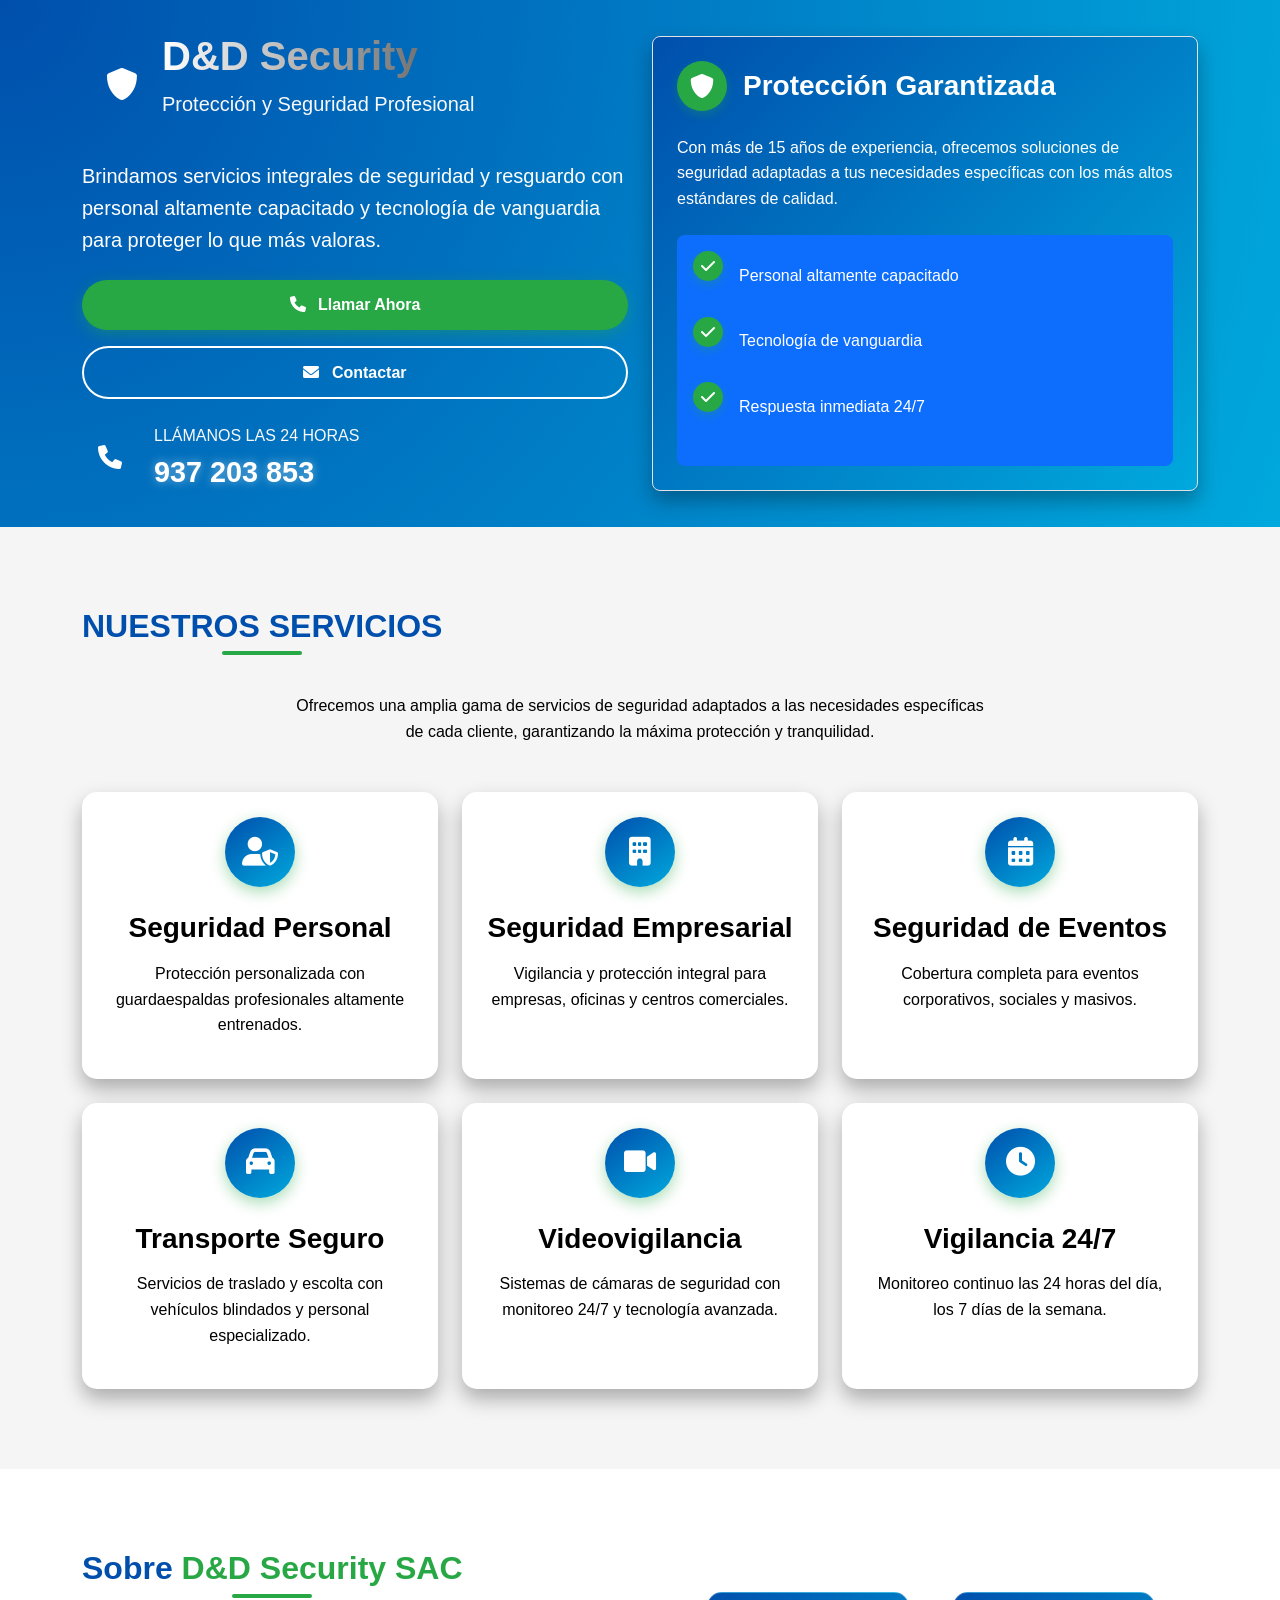
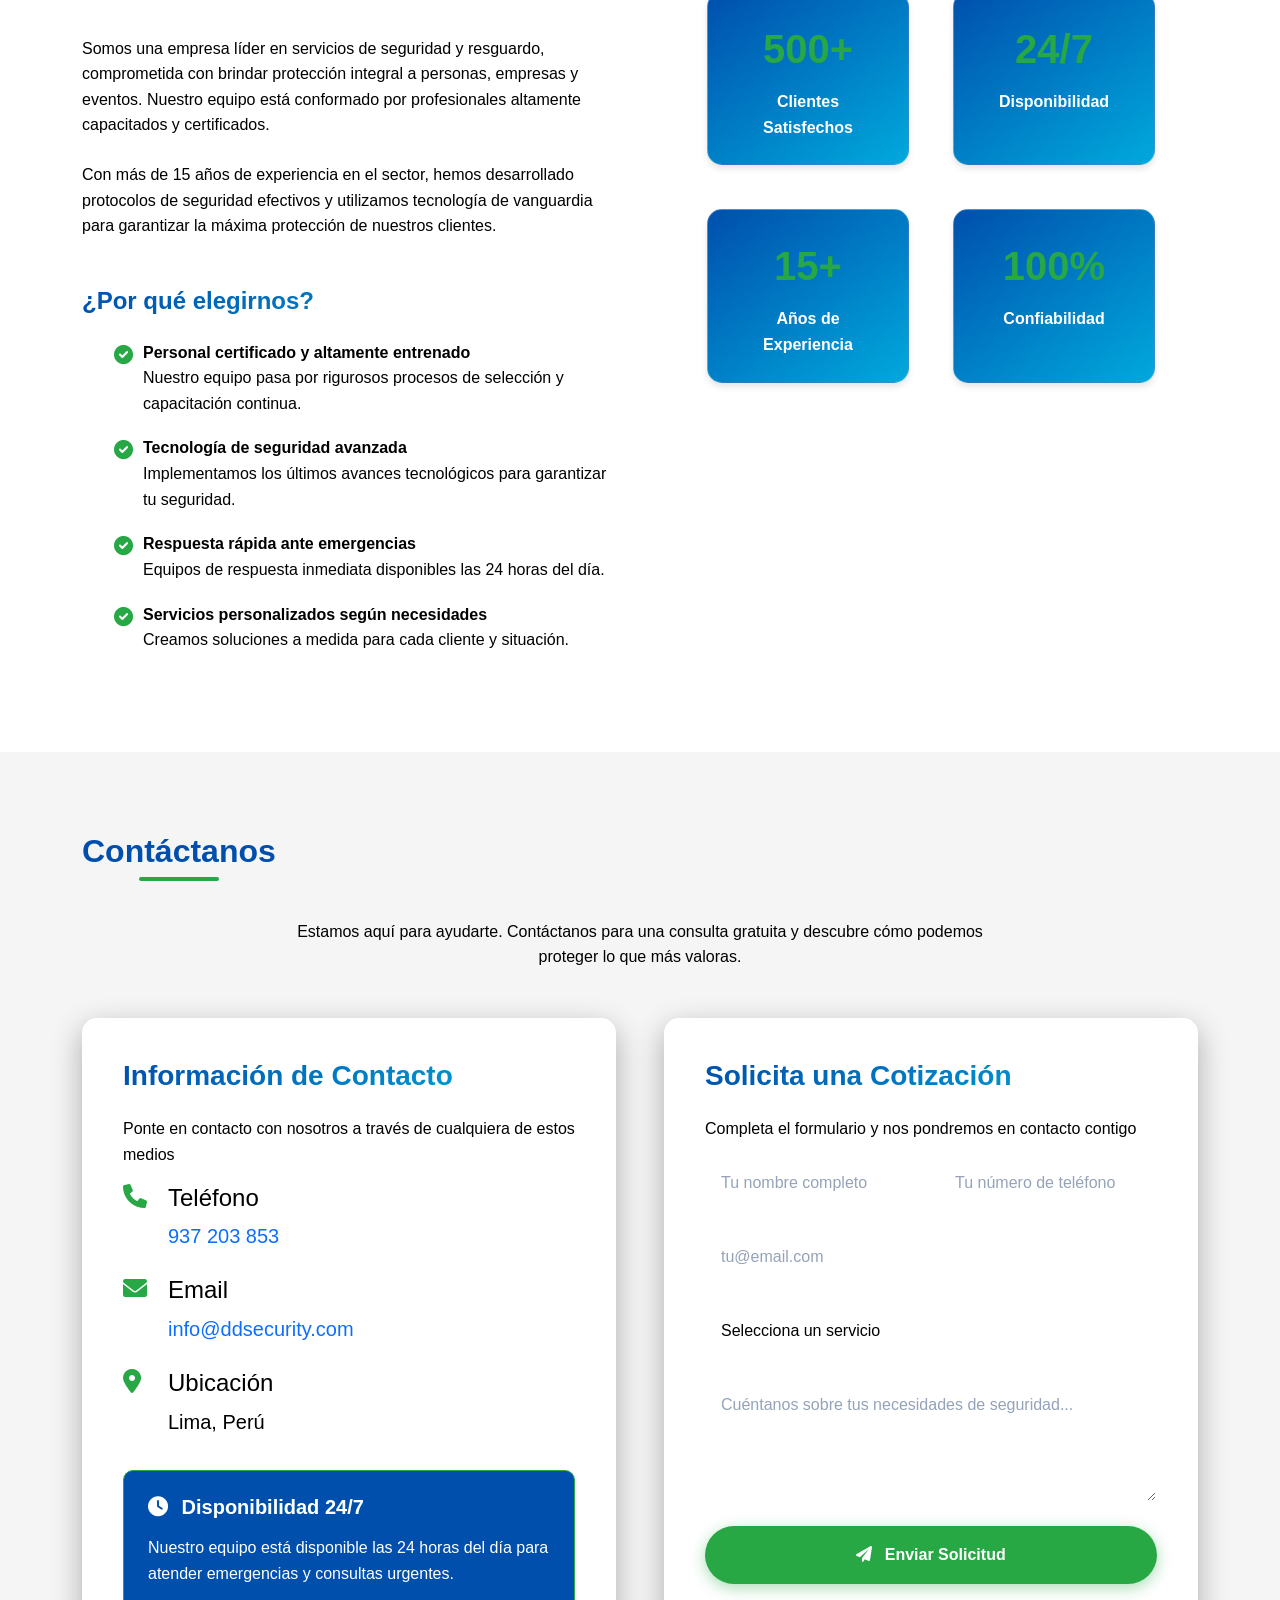
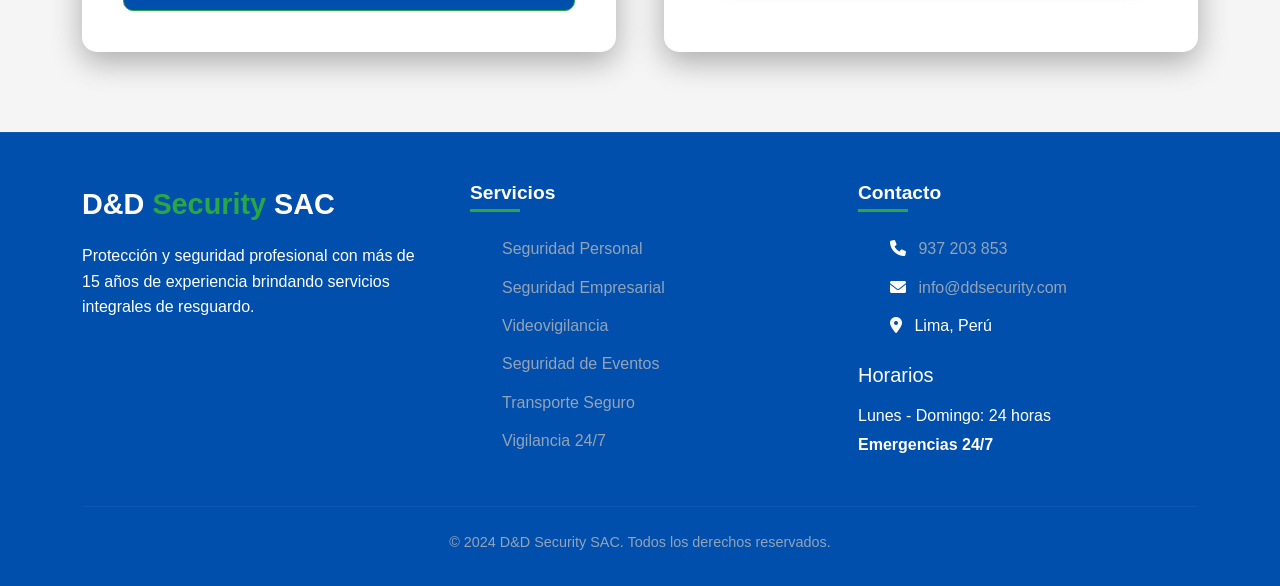
==== index.html @ 8f2b34fe "Primer commit de mi proyecto" ====
<!DOCTYPE html>
<html lang="es">
<head>
    <meta charset="UTF-8">
    <meta name="viewport" content="width=device-width, initial-scale=1.0">
    <title>D&D Security SAC | Protección Profesional</title>
    <link href="https://cdn.jsdelivr.net/npm/bootstrap@5.3.0-alpha1/dist/css/bootstrap.min.css" rel="stylesheet">
    <link href="https://cdn.jsdelivr.net/npm/aos@2.3.4/dist/aos.css" rel="stylesheet">
    <link href="https://cdnjs.cloudflare.com/ajax/libs/font-awesome/6.0.0-beta3/css/all.min.css" rel="stylesheet">
    <link rel="stylesheet" href="styles.css">
</head>
<body>
    <!-- Header/Hero -->
    <header>
        <div class="container">
            <div class="header-content">
                <div class="row align-items-center">
                    <div class="col-lg-6 mb-5 mb-lg-0">
                        <div class="logo-container d-flex align-items-center mb-4">
                            <div class="logo-placeholder bg-accent rounded-circle d-flex align-items-center justify-content-center" style="width: 80px; height: 80px;">
                                <i class="fas fa-shield-alt fa-2x text-white"></i>
                            </div>
                            <div>
                                <h1 class="company-name">D&D <span class="accent">Security</span></h1>
                                <p class="text-light lead">Protección y Seguridad Profesional</p>
                            </div>
                        </div>
                        
                        <p class="mb-4 fs-5">Brindamos servicios integrales de seguridad y resguardo con personal altamente capacitado y tecnología de vanguardia para proteger lo que más valoras.</p>
                        
                        <div class="d-flex flex-wrap gap-3 mb-4">
                            <button class="btn-call" onclick="window.location.href='tel:937203853'">
                                <i class="fas fa-phone me-2"></i> Llamar Ahora
                            </button>
                            <button class="btn-contact" onclick="window.location.href='#contact'">
                                <i class="fas fa-envelope me-2"></i> Contactar
                            </button>
                        </div>
                        
                        <div class="d-flex align-items-center mt-4">
                            <div class="bg-accent rounded-circle p-3 me-3 floating">
                                <i class="fas fa-phone text-white fs-4"></i>
                            </div>
                            <div>
                                <p class="text-light mb-0">LLÁMANOS LAS 24 HORAS</p>
                                <p class="phone-highlight mb-0">937 203 853</p>
                            </div>
                        </div>
                    </div>
                    
                    <div class="col-lg-6">
                        <div class="bg-dark p-4 rounded-3 border border-accent position-relative overflow-hidden" data-aos="fade-left">
                            <div class="position-absolute top-0 start-0 w-100 h-100" style="background: url('[data-uri]')"></div>
                            <div class="position-relative z-index-2">
                                <div class="d-flex align-items-center mb-4">
                                    <div class="bg-accent rounded-circle p-3 me-3">
                                        <i class="fas fa-shield-alt text-white fs-4"></i>
                                    </div>
                                    <h3 class="text-white mb-0">Protección Garantizada</h3>
                                </div>
                                
                                <p class="mb-4">Con más de 15 años de experiencia, ofrecemos soluciones de seguridad adaptadas a tus necesidades específicas con los más altos estándares de calidad.</p>
                                
                                <div class="bg-primary p-3 rounded-3">
                                    <div class="d-flex align-items-center mb-3">
                                        <div class="bg-accent rounded-circle d-flex align-items-center justify-content-center me-3" style="width: 30px; height: 30px;">
                                            <i class="fas fa-check text-white fs-6"></i>
                                        </div>
                                        <span>Personal altamente capacitado</span>
                                    </div>
                                    <div class="d-flex align-items-center mb-3">
                                        <div class="bg-accent rounded-circle d-flex align-items-center justify-content-center me-3" style="width: 30px; height: 30px;">
                                            <i class="fas fa-check text-white fs-6"></i>
                                        </div>
                                        <span>Tecnología de vanguardia</span>
                                    </div>
                                    <div class="d-flex align-items-center">
                                        <div class="bg-accent rounded-circle d-flex align-items-center justify-content-center me-3" style="width: 30px; height: 30px;">
                                            <i class="fas fa-check text-white fs-6"></i>
                                        </div>
                                        <span>Respuesta inmediata 24/7</span>
                                    </div>
                                </div>
                            </div>
                        </div>
                    </div>
                </div>
            </div>
        </div>
    </header>

    <!-- Servicios -->
    <section id="services">
        <div class="container">
            <h2 class="section-title text-center" data-aos="fade-up">NUESTROS SERVICIOS</h2>
            <p class="text-center mb-5 mx-auto" style="max-width: 700px; color: black;" data-aos="fade-up" data-aos-delay="100">
                Ofrecemos una amplia gama de servicios de seguridad adaptados a las necesidades específicas de cada cliente, garantizando la máxima protección y tranquilidad.
            </p>
            
            <div class="row g-4">
                <!-- Servicio 1 -->
                <div class="col-md-6 col-lg-4" data-aos="fade-up" data-aos-delay="150">
                    <div class="service-card p-4 h-100">
                        <div class="service-icon">
                            <i class="fas fa-user-shield"></i>
                        </div>
                        <h3 class="service-title text-center" style="color: black;">Seguridad Personal</h3>
                        <p class="text-center">Protección personalizada con guardaespaldas profesionales altamente entrenados.</p>
                    </div>
                </div>
                
                <!-- Servicio 2 -->
                <div class="col-md-6 col-lg-4" data-aos="fade-up" data-aos-delay="200">
                    <div class="service-card p-4 h-100">
                        <div class="service-icon">
                            <i class="fas fa-building"></i>
                        </div>
                        <h3 class="service-title text-center" style="color: black;">Seguridad Empresarial</h3>
                        <p class="text-center">Vigilancia y protección integral para empresas, oficinas y centros comerciales.</p>
                    </div>
                </div>
                
                <!-- Servicio 3 -->
                <div class="col-md-6 col-lg-4" data-aos="fade-up" data-aos-delay="250">
                    <div class="service-card p-4 h-100">
                        <div class="service-icon">
                            <i class="fas fa-calendar-alt"></i>
                        </div>
                        <h3 class="service-title text-center"style="color: black;">Seguridad de Eventos</h3>
                        <p class="text-center">Cobertura completa para eventos corporativos, sociales y masivos.</p>
                    </div>
                </div>
                
                <!-- Servicio 4 -->
                <div class="col-md-6 col-lg-4" data-aos="fade-up" data-aos-delay="300">
                    <div class="service-card p-4 h-100">
                        <div class="service-icon">
                            <i class="fas fa-car"></i>
                        </div>
                        <h3 class="service-title text-center"style="color: black;">Transporte Seguro</h3>
                        <p class="text-center">Servicios de traslado y escolta con vehículos blindados y personal especializado.</p>
                    </div>
                </div>
                
                <!-- Servicio 5 -->
                <div class="col-md-6 col-lg-4" data-aos="fade-up" data-aos-delay="350">
                    <div class="service-card p-4 h-100">
                        <div class="service-icon">
                            <i class="fas fa-video"></i>
                        </div>
                        <h3 class="service-title text-center"style="color: black;">Videovigilancia</h3>
                        <p class="text-center">Sistemas de cámaras de seguridad con monitoreo 24/7 y tecnología avanzada.</p>
                    </div>
                </div>
                
                <!-- Servicio 6 -->
                <div class="col-md-6 col-lg-4" data-aos="fade-up" data-aos-delay="400">
                    <div class="service-card p-4 h-100">
                        <div class="service-icon">
                            <i class="fas fa-clock"></i>
                        </div>
                        <h3 class="service-title text-center"style="color: black;">Vigilancia 24/7</h3>
                        <p class="text-center">Monitoreo continuo las 24 horas del día, los 7 días de la semana.</p>
                    </div>
                </div>
            </div>
        </div>
    </section>

    <!-- Sobre Nosotros -->
    <section id="about">
        <div class="container">
            <div class="row g-5">
                <div class="col-lg-6 about-content" data-aos="fade-right">
                    <h2 class="section-title">Sobre <span class="accent">D&D Security SAC</span></h2>
                    
                    <p class="mb-4">Somos una empresa líder en servicios de seguridad y resguardo, comprometida con brindar protección integral a personas, empresas y eventos. Nuestro equipo está conformado por profesionales altamente capacitados y certificados.</p>
                    
                    <p class="mb-5">Con más de 15 años de experiencia en el sector, hemos desarrollado protocolos de seguridad efectivos y utilizamos tecnología de vanguardia para garantizar la máxima protección de nuestros clientes.</p>
                    
                    <h3 class="h4 mb-4">¿Por qué elegirnos?</h3>
                    
                    <ul class="feature-list">
                        <li>
                            <i class="fas fa-check-circle"></i>
                            <div>
                                <strong>Personal certificado y altamente entrenado</strong>
                                <p class="mb-0">Nuestro equipo pasa por rigurosos procesos de selección y capacitación continua.</p>
                            </div>
                        </li>
                        <li>
                            <i class="fas fa-check-circle"></i>
                            <div>
                                <strong>Tecnología de seguridad avanzada</strong>
                                <p class="mb-0">Implementamos los últimos avances tecnológicos para garantizar tu seguridad.</p>
                            </div>
                        </li>
                        <li>
                            <i class="fas fa-check-circle"></i>
                            <div>
                                <strong>Respuesta rápida ante emergencias</strong>
                                <p class="mb-0">Equipos de respuesta inmediata disponibles las 24 horas del día.</p>
                            </div>
                        </li>
                        <li>
                            <i class="fas fa-check-circle"></i>
                            <div>
                                <strong>Servicios personalizados según necesidades</strong>
                                <p class="mb-0">Creamos soluciones a medida para cada cliente y situación.</p>
                            </div>
                        </li>
                    </ul>
                </div>
                
                <div class="col-lg-6" data-aos="fade-left">
                    <div class="stats-container h-100">
                        <div class="row g-4">
                            <div class="col-md-6">
                                <div class="stat-item">
                                    <div class="stat-number">500+</div>
                                    <div class="fw-bold">Clientes Satisfechos</div>
                                </div>
                            </div>
                            <div class="col-md-6">
                                <div class="stat-item">
                                    <div class="stat-number">24/7</div>
                                    <div class="fw-bold">Disponibilidad</div>
                                </div>
                            </div>
                            <div class="col-md-6">
                                <div class="stat-item">
                                    <div class="stat-number">15+</div>
                                    <div class="fw-bold">Años de Experiencia</div>
                                </div>
                            </div>
                            <div class="col-md-6">
                                <div class="stat-item">
                                    <div class="stat-number">100%</div>
                                    <div class="fw-bold">Confiabilidad</div>
                                </div>
                            </div>
                        </div>
                    </div>
                </div>
            </div>
        </div>
    </section>

    <!-- Contacto -->
    <section id="contact">
        <div class="container">
            <h2 class="section-title text-center" data-aos="fade-up">Contáctanos</h2>
            <p class="text-center mb-5 mx-auto" style="max-width: 700px;" data-aos="fade-up" data-aos-delay="100">
                Estamos aquí para ayudarte. Contáctanos para una consulta gratuita y descubre cómo podemos proteger lo que más valoras.
            </p>
            
            <div class="row g-5">
                <div class="col-lg-6" data-aos="fade-right">
                    <div class="contact-card">
                        <h3 class="mb-4">Información de Contacto</h3>
                        <p>Ponte en contacto con nosotros a través de cualquiera de estos medios</p>
                        
                        <div class="contact-info">
                            <div class="contact-item">
                                <i class="fas fa-phone"></i>
                                <div>
                                    <h4>Teléfono</h4>
                                    <a href="tel:937203853" class="fs-5 text-decoration-none">937 203 853</a>
                                </div>
                            </div>
                            
                            <div class="contact-item">
                                <i class="fas fa-envelope"></i>
                                <div>
                                    <h4 >Email</h4>
                                    <a href="mailto:info@ddsecurity.com" class="fs-5 text-decoration-none">info@ddsecurity.com</a>
                                </div>
                            </div>
                            
                            <div class="contact-item">
                                <i class="fas fa-map-marker-alt"></i>
                                <div>
                                    <h4>Ubicación</h4>
                                    <p class="fs-5 mb-0">Lima, Perú</p>
                                </div>
                            </div>
                        </div>
                        
                        <div class="availability-badge">
                            <h4 class="text-white mb-3"><i class="fas fa-clock me-2"></i> Disponibilidad 24/7</h4>
                            <p class="mb-0">Nuestro equipo está disponible las 24 horas del día para atender emergencias y consultas urgentes.</p>
                        </div>
                    </div>
                </div>
                
                <div class="col-lg-6" data-aos="fade-left">
                    <div class="contact-card">
                        <h3 class="mb-4">Solicita una Cotización</h3>
                        <p>Completa el formulario y nos pondremos en contacto contigo</p>
                        
                        <form id="contact-form">
                            <div class="row g-3">
                                <div class="col-md-6">
                                    <input type="text" class="form-control" placeholder="Tu nombre completo" required>
                                </div>
                                <div class="col-md-6">
                                    <input type="tel" class="form-control" placeholder="Tu número de teléfono" required>
                                </div>
                            </div>
                            
                            <input type="email" class="form-control" placeholder="tu@email.com" required>
                            
                            <select class="form-control" required>
                                <option value="" disabled selected>Selecciona un servicio</option>
                                <option>Seguridad Personal</option>
                                <option>Seguridad Empresarial</option>
                                <option>Seguridad de Eventos</option>
                                <option>Transporte Seguro</option>
                                <option>Videovigilancia</option>
                                <option>Vigilancia 24/7</option>
                            </select>
                            
                            <textarea class="form-control" rows="4" placeholder="Cuéntanos sobre tus necesidades de seguridad..." required></textarea>
                            
                            <button type="submit" class="btn-call w-100 py-3">
                                <i class="fas fa-paper-plane me-2"></i> Enviar Solicitud
                            </button>
                        </form>
                    </div>
                </div>
            </div>
        </div>
    </section>

    <!-- Footer -->
    <footer>
        <div class="container">
            <div class="row g-5">
                <div class="col-lg-4">
                    <div class="footer-logo">D&D <span class="accent">Security</span> SAC</div>
                    <p>Protección y seguridad profesional con más de 15 años de experiencia brindando servicios integrales de resguardo.</p>
                </div>
                
                <div class="col-lg-4">
                    <h4 class="footer-title">Servicios</h4>
                    <ul class="footer-links">
                        <li><a href="#services">Seguridad Personal</a></li>
                        <li><a href="#services">Seguridad Empresarial</a></li>
                        <li><a href="#services">Videovigilancia</a></li>
                        <li><a href="#services">Seguridad de Eventos</a></li>
                        <li><a href="#services">Transporte Seguro</a></li>
                        <li><a href="#services">Vigilancia 24/7</a></li>
                    </ul>
                </div>
                
                <div class="col-lg-4">
                    <h4 class="footer-title">Contacto</h4>
                    <ul class="footer-links">
                        <li>
                            <i class="fas fa-phone text-accent me-2"></i>
                            <a href="tel:937203853">937 203 853</a>
                        </li>
                        <li>
                            <i class="fas fa-envelope text-accent me-2"></i>
                            <a href="mailto:info@ddsecurity.com">info@ddsecurity.com</a>
                        </li>
                        <li>
                            <i class="fas fa-map-marker-alt text-accent me-2"></i>
                            Lima, Perú
                        </li>
                    </ul>
                    
                    <h5 class="mt-4 mb-3 text-white">Horarios</h5>
                    <p class="mb-1">Lunes - Domingo: 24 horas</p>
                    <p class="text-accent fw-bold">Emergencias 24/7</p>
                </div>
            </div>
            
            <div class="copyright">
                © 2024 D&D Security SAC. Todos los derechos reservados.
            </div>
        </div>
    </footer>

    <!-- Botón flotante para llamadas -->
    <a href="tel:937203853" class="position-fixed bottom-4 end-4 bg-accent text-white rounded-circle d-flex align-items-center justify-content-center shadow-lg" style="width: 60px; height: 60px; z-index: 1000;" data-aos="fade-up">
        <i class="fas fa-phone fs-4"></i>
    </a>

    <!-- Scripts -->
    <script src="https://cdn.jsdelivr.net/npm/bootstrap@5.3.0-alpha1/dist/js/bootstrap.bundle.min.js"></script>
    <script src="https://cdn.jsdelivr.net/npm/aos@2.3.4/dist/aos.js"></script>
    <script>
        AOS.init({
            duration: 800,
            once: true,
            easing: 'ease-out-quad'
        });
        document.getElementById('contact-form').addEventListener('submit', function(e) {
            e.preventDefault();
            alert('¡Gracias por tu mensaje! Nos pondremos en contacto contigo pronto.');
            this.reset();
        });
    </script>
</body>
</html>
---- styles.css ----
:root {
            --primary: #004FAC;
            /* Azul Primario */
            --secondary: #00A9DD;
            /* Cian */
            --accent: #28A745;
            /* Verde */
            --light: #FFFFFF;
            /* Blanco */
            --gray-light: #555555;
            /* Gris Claro */
            --highlight: #008BBF;
            /* Amarillo Claro */
        }

        * {
            margin: 0;
            padding: 0;
            box-sizing: border-box;
        }

        body {
            font-family: 'Segoe UI', Tahoma, Geneva, Verdana, sans-serif;
            background-color: var(--primary);
            color: var(--light);
            overflow-x: hidden;
            line-height: 1.6;
        }

        .bg-gradient {
            background: linear-gradient(135deg, var(--primary) 0%, var(--secondary) 100%);
        }

        /* Header */
        header {
            background: radial-gradient(circle at top left, var(--primary) 0%, var(--secondary) 100%),
                url('[data-uri]');
            padding: 2rem 0;
            position: relative;
            overflow: hidden;
        }

        .header-content {
            position: relative;
            z-index: 2;
        }

        .logo {
            width: 80px;
            height: auto;
            margin-right: 15px;
        }

        .company-name {
            font-size: 2.5rem;
            font-weight: 800;
            background: linear-gradient(to right, var(--light), var(--gray-light));
            -webkit-background-clip: text;
            -webkit-text-fill-color: transparent;
        }

        .accent {
            color: var(--accent);
        }

        .btn-call {
            background-color: var(--accent);
            color: var(--light);
            font-weight: 600;
            padding: 12px 25px;
            border-radius: 30px;
            transition: all 0.3s ease;
            border: none;
            box-shadow: 0 4px 15px rgba(40, 167, 69, 0.4);
        }

        .btn-call:hover {
            transform: translateY(-3px);
            box-shadow: 0 6px 20px rgba(40, 167, 69, 0.6);
        }

        .btn-contact {
            background-color: transparent;
            color: var(--light);
            font-weight: 600;
            padding: 12px 25px;
            border-radius: 30px;
            border: 2px solid var(--light);
            transition: all 0.3s ease;
        }

        .btn-contact:hover {
            background-color: var(--light);
            color: var(--primary);
        }

        .phone-highlight {
            font-size: 1.8rem;
            font-weight: 700;
            color: var(--light);
            text-shadow: 0 0 10px rgba(255, 255, 255, 0.5);
            animation: pulse 2s infinite;
        }


        /*fondo negro */
        /* Sección bg-dark */
        /* Fondo de la sección .bg-dark */
        .bg-dark {
            background: linear-gradient(135deg, var(--primary) 0%, var(--secondary) 100%);
            /* Gradiente con colores primarios */
            color: var(--light);
            /* Color del texto en blanco para asegurar buena legibilidad */
            position: relative;
            border-radius: 15px;
            box-shadow: 0 10px 20px rgba(0, 0, 0, 0.3);
            overflow: hidden;
        }

        /* Imagen de fondo suave con la opacidad ajustada */
        .bg-dark .position-absolute {
            background: url('[data-uri]') no-repeat center center/cover;
            opacity: 0.1;
            /* Baja la opacidad para que no compita con el contenido */
        }

        /* Para los elementos dentro de la sección, como los íconos y textos */
        .bg-dark .position-relative {
            position: relative;
            z-index: 2;
            /* Asegura que los textos estén por encima del fondo */
        }

        /* Botones y círculos de acento */
        .bg-dark .bg-accent {
            background-color: var(--accent);
            width: 50px;
            height: 50px;
            display: flex;
            align-items: center;
            justify-content: center;
            border-radius: 50%;
            box-shadow: 0 4px 10px rgba(40, 167, 69, 0.3);
        }

        .bg-dark .bg-accent i {
            color: var(--light);
            font-size: 1.5rem;
        }


        .bg-dark h3 {
            font-size: 1.75rem;
            font-weight: 700;
            margin-bottom: 1rem;
            color: var(--light);
        }

        .bg-dark p {
            font-size: 1rem;
            color: var(--light);
            line-height: 1.6;
            margin-bottom: 1.5rem;
        }


        .bg-dark .bg-primary {
            background-color: var(--primary);
            border-radius: 10px;
            padding: 1.5rem;
            margin-top: 1rem;
        }


        .bg-dark .bg-primary .d-flex {
            margin-bottom: 1.2rem;
        }

        .bg-dark .bg-primary .d-flex .bg-accent {
            width: 30px;
            height: 30px;
            display: flex;
            justify-content: center;
            align-items: center;
        }

        .bg-dark .bg-primary .d-flex span {
            color: var(--light);
            font-size: 1rem;
        }


        .bg-dark .service-card:hover {
            transform: translateY(-10px);
            box-shadow: 0 15px 30px rgba(0, 0, 0, 0.4);
            border-color: var(--accent);
        }

        .bg-dark .service-card {
            transition: all 0.4s ease;
        }


        .bg-dark .position-absolute {
            background: url('data:image/svg+xml;base64,...') no-repeat center center/cover;
        }


        @keyframes pulse {
            0% {
                text-shadow: 0 0 5px rgba(255, 255, 255, 0.5);
            }

            50% {
                text-shadow: 0 0 15px rgba(255, 255, 255, 0.8);
            }

            100% {
                text-shadow: 0 0 5px rgba(255, 255, 255, 0.5);
            }
        }

        /* Servicios */
        #services {
            padding: 5rem 0;
            background-color: whitesmoke;
        }

        .section-title {
            position: relative;
            display: inline-block;
            margin-bottom: 3rem;
            font-weight: 700;
            color: var(--primary)
        }

        .section-title::after {
            content: '';
            position: absolute;
            bottom: -10px;
            left: 50%;
            transform: translateX(-50%);
            width: 80px;
            height: 4px;
            background-color: var(--accent);
            border-radius: 2px;
        }

        .service-card {
            background: white;
            color: black;
            border-radius: 15px;
            overflow: hidden;
            transition: all 0.4s ease;
            height: 100%;
            box-shadow: 0 10px 20px rgba(0, 0, 0, 0.3);
            border: 1px solid rgba(255, 255, 255, 0.05);
        }

        .service-card:hover {
            transform: translateY(-10px);
            box-shadow: 0 15px 30px rgba(0, 0, 0, 0.4);
            border-color: rgba(40, 167, 69, 0.3);
        }

        .service-icon {
            width: 70px;
            height: 70px;
            background: linear-gradient(145deg, var(--primary), var(--secondary));
            border-radius: 50%;
            display: flex;
            align-items: center;
            justify-content: center;
            margin: 0 auto 1.5rem;
            font-size: 1.8rem;
            color: var(--light);
            box-shadow: 0 5px 15px rgba(40, 167, 69, 0.4);
        }

        .service-title {
            font-weight: 700;
            margin-bottom: 1rem;
            color: var(--light);
        }

        /* Sobre nosotros */
        #about {
            padding: 5rem 0;
            background-color: white;
            position: relative;
            color: black;
        }

        h3.h4.mb-4 {
            background: linear-gradient(145deg, var(--primary), var(--secondary));
            -webkit-background-clip: text;
            color: transparent;
            font-weight: 800;

        }

        .about-content {
            position: relative;
            z-index: 2;
        }

        .feature-list {
            list-style: none;
        }

        .feature-list li {
            margin-bottom: 1.2rem;
            display: flex;
            align-items: flex-start;
        }

        .feature-list li i {
            color: var(--accent);
            margin-right: 10px;
            font-size: 1.2rem;
            margin-top: 5px;
        }

        .stats-container {
            background: white;
            border-radius: 15px;
            padding: 2rem;
            border: 1px solid rgba(255, 255, 255, 0.1);
            backdrop-filter: blur(10px);
        }

        .stat-item {
            text-align: center;
            padding: 1.5rem;
            color: white;
            background: linear-gradient(145deg, var(--primary), var(--secondary));
            border-radius: 15px;
            box-shadow: 0 4px 6px rgba(0, 0, 0, 0.1);
            transition: all 0.3s ease;
            border: 1px solid rgba(255, 255, 255, 0.2);
        }

        .stat-item:hover {
            transform: scale(1.05);
        }

        .stat-number {
            font-size: 2.5rem;
            font-weight: 800;
            color: var(--accent);
            margin-bottom: 0.5rem;
        }

        .row.g-4 .col-md-6 {
            display: flex;
            justify-content: center;
        }

        .stat-item {
            flex: 1;
            margin: 10px;
        }

        @media (max-width: 768px) {
            .row.g-4 {
                display: flex;
                flex-direction: column;
                align-items: center;
            }
        }


        /* Contacto */
        #contact {
            padding: 5rem 0;
            background-color: whitesmoke;
            color: black;
        }

        h3.mb-4 {
            background: linear-gradient(145deg, var(--primary), var(--secondary));
            -webkit-background-clip: text;
            color: transparent;
            font-weight: 800;
        }

        .contact-card {
            background: white;
            border-radius: 15px;
            padding: 2.5rem;
            box-shadow: 0 10px 30px rgba(0, 0, 0, 0.3);
            height: 100%;
            border: 1px solid rgba(255, 255, 255, 0.05);
        }

        .contact-info {
            margin-bottom: 2rem;
        }

        .contact-item {
            margin-bottom: 1.5rem;
            display: flex;
            align-items: flex-start;
        }

        .contact-item i {
            color: var(--accent);
            font-size: 1.5rem;
            margin-right: 15px;
            min-width: 30px;
        }

        .availability-badge {
            background-color: var(--primary);
            border: 1px solid var(--accent);
            border-radius: 10px;
            padding: 1.5rem;
            margin-top: 2rem;
        }

        .availability-badge h4 {
            background: linear-gradient(145deg, var(--primary), var(--secondary));
            -webkit-background-clip: text;
            color: transparent;
            font-size: 1.25rem;
            font-weight: 700;
            margin-bottom: 1rem;
        }

        .availability-badge p {
            color: white;
        }

        .form-control {
            background-color: white;
            border: 1px solid rgba(255, 255, 255, 0.1);
            color: black;
            padding: 12px 15px;
            border-radius: 10px;
            margin-bottom: 1.5rem;
            transition: all 0.3s ease;
        }

        .form-control:focus {
            border-color: var(--accent);
            box-shadow: 0 0 0 3px rgba(40, 167, 69, 0.25);
            background-color: white;
        }

        .form-control::placeholder {
            color: #94a3b8;
        }

        button {
            background-color: var(--accent);
            color: var(--light);
            padding: 12px 20px;
            font-size: 1rem;
            border: none;
            cursor: pointer;
            border-radius: 5px;
            width: 100%;
        }

        button:hover {
            background-color: var(--highlight);
        }

        /* Footer */
        footer {
            background-color: var(--primary);
            padding: 3rem 0 2rem;
            border-top: 1px solid rgba(255, 255, 255, 0.05);
        }

        .footer-logo {
            font-size: 1.8rem;
            font-weight: 700;
            margin-bottom: 1rem;
        }

        .footer-logo span {
            color: var(--accent);
        }

        .footer-title {
            font-size: 1.2rem;
            font-weight: 600;
            margin-bottom: 1.5rem;
            color: var(--light);
            position: relative;
            padding-bottom: 0.5rem;
        }

        .footer-title::after {
            content: '';
            position: absolute;
            bottom: 0;
            left: 0;
            width: 50px;
            height: 3px;
            background-color: var(--accent);
        }

        .footer-links {
            list-style: none;
        }

        .footer-links li {
            margin-bottom: 0.8rem;
        }

        .footer-links a {
            color: #94a3b8;
            text-decoration: none;
            transition: all 0.3s ease;
        }

        .footer-links a:hover {
            color: var(--accent);
            padding-left: 5px;
        }

        .copyright {
            border-top: 1px solid rgba(255, 255, 255, 0.05);
            padding-top: 1.5rem;
            margin-top: 2rem;
            text-align: center;
            color: #94a3b8;
            font-size: 0.9rem;
        }

        /* Animaciones */
        [data-aos] {
            transition: opacity 0.6s ease, transform 0.6s ease;
        }

        .floating {
            animation: floating 3s ease-in-out infinite;
        }

        @keyframes floating {
            0% {
                transform: translateY(0px);
            }

            50% {
                transform: translateY(-10px);
            }

            100% {
                transform: translateY(0px);
            }
        }

        /* Responsive */
        @media (max-width: 768px) {
            .header-content {
                text-align: center;
            }

            .logo-container {
                justify-content: center;
                margin-bottom: 1.5rem;
            }

            .company-name {
                font-size: 2rem;
            }

            .phone-highlight {
                font-size: 1.5rem;
            }

            .section-title {
                font-size: 1.8rem;
            }
        }
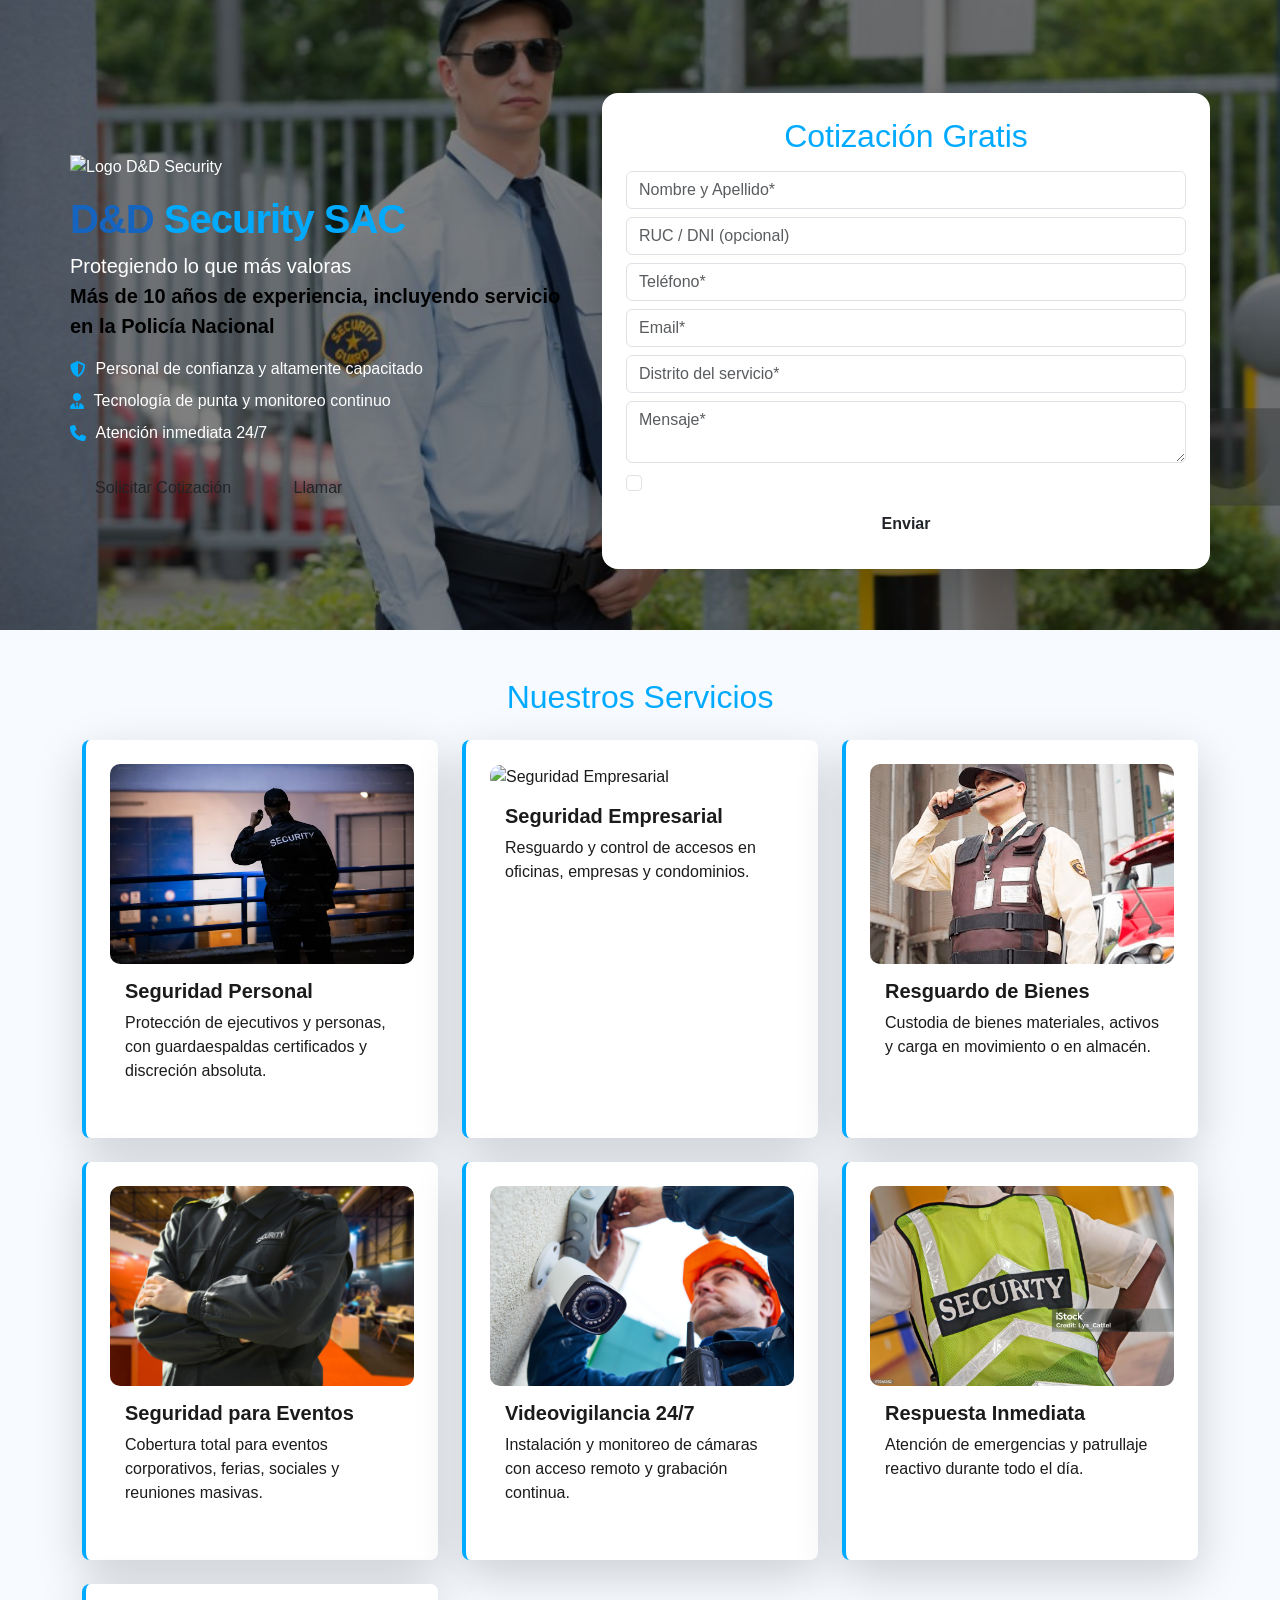
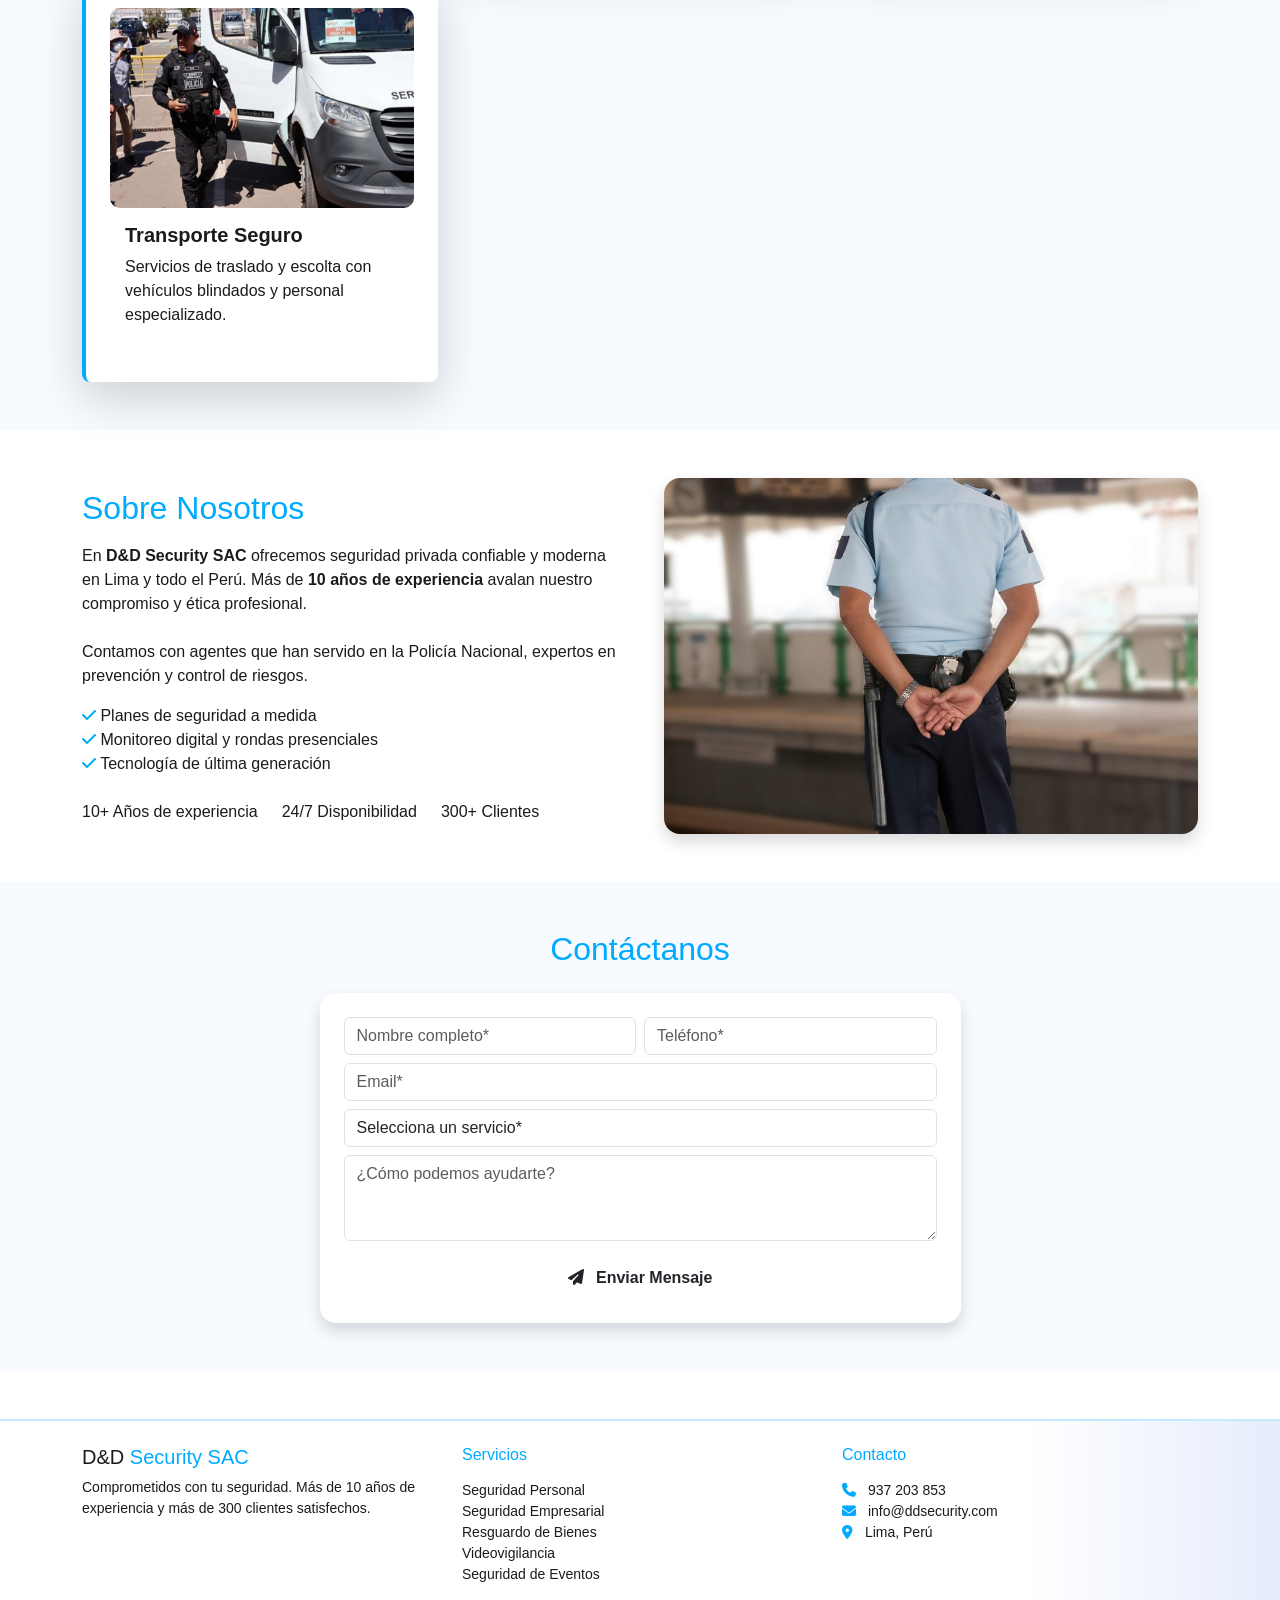
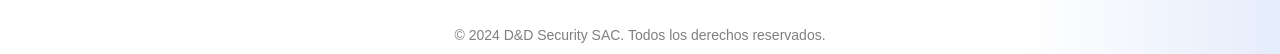
==== commit 1ce0356d: "cambios" ====
--- a/index.html
+++ b/index.html
@@ -5,325 +5,194 @@
     <meta name="viewport" content="width=device-width, initial-scale=1.0">
     <title>D&D Security SAC | Protección Profesional</title>
     <link href="https://cdn.jsdelivr.net/npm/bootstrap@5.3.0-alpha1/dist/css/bootstrap.min.css" rel="stylesheet">
+    <link rel="stylesheet" href="styles.css">
+    <link rel="stylesheet" href="https://cdnjs.cloudflare.com/ajax/libs/font-awesome/6.4.0/css/all.min.css"/>
     <link href="https://cdn.jsdelivr.net/npm/aos@2.3.4/dist/aos.css" rel="stylesheet">
-    <link href="https://cdnjs.cloudflare.com/ajax/libs/font-awesome/6.0.0-beta3/css/all.min.css" rel="stylesheet">
-    <link rel="stylesheet" href="styles.css">
 </head>
 <body>
     <!-- Header/Hero -->
-    <header>
+    <header class="hero-section" style="background-image: url('img/istockphoto-842004510-1024x1024.jpg');">
+        <div class="hero-overlay"></div>
+        <div class="container hero-content d-flex flex-column flex-lg-row align-items-center justify-content-between">
+            <div class="text-start z-2 hero-left">
+                <img src="logo.png" alt="Logo D&D Security" class="mb-3" style="height:60px;">
+                <h1 class="fw-bold mb-2 title-highlight">D&D <span class="accent">Security SAC</span></h1>
+                <p class="lead mb-3">Protegiendo lo que más valoras<br>
+                <span class="fw-bold text-black">Más de 10 años de experiencia, incluyendo servicio en la Policía Nacional</span>
+                </p>
+                <ul class="list-unstyled hero-benefits">
+                    <li><i class="fa-solid fa-shield-halved accent"></i> Personal de confianza y altamente capacitado</li>
+                    <li><i class="fa-solid fa-user-tie accent"></i> Tecnología de punta y monitoreo continuo</li>
+                    <li><i class="fa-solid fa-phone accent"></i> Atención inmediata 24/7</li>
+                </ul>
+                <div class="mt-4">
+                    <a href="#contact" class="btn btn-accent me-2 px-4">Solicitar Cotización</a>
+                    <a href="tel:937203853" class="btn btn-outline-accent px-4">Llamar</a>
+                </div>
+            </div>
+            <div class="hero-form z-2">
+                <div class="form-box shadow-lg p-4 rounded-4 bg-white">
+                    <h2 class="mb-3 text-center accent">Cotización Gratis</h2>
+                    <form id="contact-form">
+                        <input type="text" class="form-control mb-2" placeholder="Nombre y Apellido*" required>
+                        <input type="text" class="form-control mb-2" placeholder="RUC / DNI (opcional)">
+                        <input type="tel" class="form-control mb-2" placeholder="Teléfono*" required>
+                        <input type="email" class="form-control mb-2" placeholder="Email*" required>
+                        <input type="text" class="form-control mb-2" placeholder="Distrito del servicio*" required>
+                        <textarea class="form-control mb-2" rows="2" placeholder="Mensaje*"></textarea>
+                        <div class="form-check mb-2">
+                            <input type="checkbox" class="form-check-input" id="not-robot" required>
+                            <label class="form-check-label small" for="not-robot">No soy un robot</label>
+                        </div>
+                        <button type="submit" class="btn btn-accent w-100 py-2 fw-bold">Enviar</button>
+                    </form>
+                </div>
+            </div>
+        </div>
+    </header>
+
+   <!-- Servicios -->
+<section id="services" class="section-bg py-5">
+    <div class="container">
+        <h2 class="section-title text-center accent mb-4" data-aos="fade-up">Nuestros Servicios</h2>
+        <div class="row g-4">
+            <!-- Servicio 1: Seguridad Personal -->
+            <div class="col-md-4">
+                <div class="service-card p-4 bg-white shadow-lg rounded-3 h-100" data-aos="fade-up">
+                    <img src="img/bodyguard.avif" alt="Seguridad Personal" class="service-img">
+                    <div class="service-info">
+                        <h5 class="fw-bold mb-2">Seguridad Personal</h5>
+                        <p>Protección de ejecutivos y personas, con guardaespaldas certificados y discreción absoluta.</p>
+                    </div>
+                </div>
+            </div>
+
+            <!-- Servicio 2: Seguridad Empresarial -->
+            <div class="col-md-4">
+                <div class="service-card p-4 bg-white shadow-lg rounded-3 h-100" data-aos="fade-up" data-aos-delay="100">
+                    <img src="img/" alt="Seguridad Empresarial" class="service-img">
+                    <div class="service-info">
+                        <h5 class="fw-bold mb-2">Seguridad Empresarial</h5>
+                        <p>Resguardo y control de accesos en oficinas, empresas y condominios.</p>
+                    </div>
+                </div>
+            </div>
+
+            <!-- Servicio 3: Resguardo de Bienes -->
+            <div class="col-md-4">
+                <div class="service-card p-4 bg-white shadow-lg rounded-3 h-100" data-aos="fade-up" data-aos-delay="200">
+                    <img src="img/resguardodebienes.jpg" alt="Resguardo de Bienes" class="service-img">
+                    <div class="service-info">
+                        <h5 class="fw-bold mb-2">Resguardo de Bienes</h5>
+                        <p>Custodia de bienes materiales, activos y carga en movimiento o en almacén.</p>
+                    </div>
+                </div>
+            </div>
+
+            <!-- Servicio 4: Seguridad para Eventos -->
+            <div class="col-md-4">
+                <div class="service-card p-4 bg-white shadow-lg rounded-3 h-100" data-aos="fade-up" data-aos-delay="300">
+                    <img src="img/seeguridadeventos.jpg" alt="Seguridad para Eventos" class="service-img">
+                    <div class="service-info">
+                        <h5 class="fw-bold mb-2">Seguridad para Eventos</h5>
+                        <p>Cobertura total para eventos corporativos, ferias, sociales y reuniones masivas.</p>
+                    </div>
+                </div>
+            </div>
+
+            <!-- Servicio 5: Videovigilancia 24/7 -->
+            <div class="col-md-4">
+                <div class="service-card p-4 bg-white shadow-lg rounded-3 h-100" data-aos="fade-up" data-aos-delay="400">
+                    <img src="img/videovigilancia.jpg" alt="Videovigilancia 24/7" class="service-img">
+                    <div class="service-info">
+                        <h5 class="fw-bold mb-2">Videovigilancia 24/7</h5>
+                        <p>Instalación y monitoreo de cámaras con acceso remoto y grabación continua.</p>
+                    </div>
+                </div>
+            </div>
+
+            <!-- Servicio 6: Respuesta Inmediata -->
+            <div class="col-md-4">
+                <div class="service-card p-4 bg-white shadow-lg rounded-3 h-100" data-aos="fade-up" data-aos-delay="500">
+                    <img src="img/respuesta.jpg" alt="Respuesta Inmediata" class="service-img">
+                    <div class="service-info">
+                        <h5 class="fw-bold mb-2">Respuesta Inmediata</h5>
+                        <p>Atención de emergencias y patrullaje reactivo durante todo el día.</p>
+                    </div>
+                </div>
+            </div>
+
+            <!-- Servicio 7: Transporte Seguro (opcional, según tu solicitud) -->
+            <div class="col-md-4">
+                <div class="service-card p-4 bg-white shadow-lg rounded-3 h-100" data-aos="fade-up" data-aos-delay="600">
+                    <img src="img/trasporte.jpg" alt="Transporte Seguro" class="service-img">
+                    <div class="service-info">
+                        <h5 class="fw-bold mb-2">Transporte Seguro</h5>
+                        <p>Servicios de traslado y escolta con vehículos blindados y personal especializado.</p>
+                    </div>
+                </div>
+            </div>
+        </div>
+    </div>
+</section>
+
+
+    <!-- Sobre Nosotros -->
+    <section id="about" class="py-5">
         <div class="container">
-            <div class="header-content">
-                <div class="row align-items-center">
-                    <div class="col-lg-6 mb-5 mb-lg-0">
-                        <div class="logo-container d-flex align-items-center mb-4">
-                            <div class="logo-placeholder bg-accent rounded-circle d-flex align-items-center justify-content-center" style="width: 80px; height: 80px;">
-                                <i class="fas fa-shield-alt fa-2x text-white"></i>
-                            </div>
-                            <div>
-                                <h1 class="company-name">D&D <span class="accent">Security</span></h1>
-                                <p class="text-light lead">Protección y Seguridad Profesional</p>
-                            </div>
-                        </div>
-                        
-                        <p class="mb-4 fs-5">Brindamos servicios integrales de seguridad y resguardo con personal altamente capacitado y tecnología de vanguardia para proteger lo que más valoras.</p>
-                        
-                        <div class="d-flex flex-wrap gap-3 mb-4">
-                            <button class="btn-call" onclick="window.location.href='tel:937203853'">
-                                <i class="fas fa-phone me-2"></i> Llamar Ahora
-                            </button>
-                            <button class="btn-contact" onclick="window.location.href='#contact'">
-                                <i class="fas fa-envelope me-2"></i> Contactar
-                            </button>
-                        </div>
-                        
-                        <div class="d-flex align-items-center mt-4">
-                            <div class="bg-accent rounded-circle p-3 me-3 floating">
-                                <i class="fas fa-phone text-white fs-4"></i>
-                            </div>
-                            <div>
-                                <p class="text-light mb-0">LLÁMANOS LAS 24 HORAS</p>
-                                <p class="phone-highlight mb-0">937 203 853</p>
-                            </div>
-                        </div>
-                    </div>
-                    
-                    <div class="col-lg-6">
-                        <div class="bg-dark p-4 rounded-3 border border-accent position-relative overflow-hidden" data-aos="fade-left">
-                            <div class="position-absolute top-0 start-0 w-100 h-100" style="background: url('[data-uri]')"></div>
-                            <div class="position-relative z-index-2">
-                                <div class="d-flex align-items-center mb-4">
-                                    <div class="bg-accent rounded-circle p-3 me-3">
-                                        <i class="fas fa-shield-alt text-white fs-4"></i>
-                                    </div>
-                                    <h3 class="text-white mb-0">Protección Garantizada</h3>
+            <div class="row align-items-center g-5">
+                <div class="col-md-6">
+                    <h2 class="section-title accent mb-3">Sobre Nosotros</h2>
+                    <p class="mb-3">
+                        En <b>D&D Security SAC</b> ofrecemos seguridad privada confiable y moderna en Lima y todo el Perú. Más de <b>10 años de experiencia</b> avalan nuestro compromiso y ética profesional.<br><br>
+                        Contamos con agentes que han servido en la Policía Nacional, expertos en prevención y control de riesgos.
+                    </p>
+                    <ul class="list-unstyled mb-4">
+                        <li><i class="fa-solid fa-check accent"></i> Planes de seguridad a medida</li>
+                        <li><i class="fa-solid fa-check accent"></i> Monitoreo digital y rondas presenciales</li>
+                        <li><i class="fa-solid fa-check accent"></i> Tecnología de última generación</li>
+                    </ul>
+                    <div class="d-flex align-items-center gap-4 stats">
+                        <div><span class="stat-number">10+</span> <span class="stat-label">Años de experiencia</span></div>
+                        <div><span class="stat-number">24/7</span> <span class="stat-label">Disponibilidad</span></div>
+                        <div><span class="stat-number">300+</span> <span class="stat-label">Clientes</span></div>
+                    </div>
+                </div>
+                <div class="col-md-6 text-center">
+                    <img src="img/personaldeseguridad.jpg" class="img-fluid rounded-4 shadow" alt="Personal de Seguridad">
+                </div>
+            </div>
+        </div>
+    </section>
+
+    <!-- Contacto -->
+    <section id="contact" class="section-bg py-5">
+        <div class="container">
+            <h2 class="section-title text-center accent mb-4">Contáctanos</h2>
+            <div class="row justify-content-center">
+                <div class="col-lg-7">
+                    <div class="form-box shadow p-4 bg-white rounded-4">
+                        <form>
+                            <div class="row g-2">
+                                <div class="col-md-6">
+                                    <input type="text" class="form-control mb-2" placeholder="Nombre completo*" required>
                                 </div>
-                                
-                                <p class="mb-4">Con más de 15 años de experiencia, ofrecemos soluciones de seguridad adaptadas a tus necesidades específicas con los más altos estándares de calidad.</p>
-                                
-                                <div class="bg-primary p-3 rounded-3">
-                                    <div class="d-flex align-items-center mb-3">
-                                        <div class="bg-accent rounded-circle d-flex align-items-center justify-content-center me-3" style="width: 30px; height: 30px;">
-                                            <i class="fas fa-check text-white fs-6"></i>
-                                        </div>
-                                        <span>Personal altamente capacitado</span>
-                                    </div>
-                                    <div class="d-flex align-items-center mb-3">
-                                        <div class="bg-accent rounded-circle d-flex align-items-center justify-content-center me-3" style="width: 30px; height: 30px;">
-                                            <i class="fas fa-check text-white fs-6"></i>
-                                        </div>
-                                        <span>Tecnología de vanguardia</span>
-                                    </div>
-                                    <div class="d-flex align-items-center">
-                                        <div class="bg-accent rounded-circle d-flex align-items-center justify-content-center me-3" style="width: 30px; height: 30px;">
-                                            <i class="fas fa-check text-white fs-6"></i>
-                                        </div>
-                                        <span>Respuesta inmediata 24/7</span>
-                                    </div>
+                                <div class="col-md-6">
+                                    <input type="tel" class="form-control mb-2" placeholder="Teléfono*" required>
                                 </div>
                             </div>
-                        </div>
-                    </div>
-                </div>
-            </div>
-        </div>
-    </header>
-
-    <!-- Servicios -->
-    <section id="services">
-        <div class="container">
-            <h2 class="section-title text-center" data-aos="fade-up">NUESTROS SERVICIOS</h2>
-            <p class="text-center mb-5 mx-auto" style="max-width: 700px; color: black;" data-aos="fade-up" data-aos-delay="100">
-                Ofrecemos una amplia gama de servicios de seguridad adaptados a las necesidades específicas de cada cliente, garantizando la máxima protección y tranquilidad.
-            </p>
-            
-            <div class="row g-4">
-                <!-- Servicio 1 -->
-                <div class="col-md-6 col-lg-4" data-aos="fade-up" data-aos-delay="150">
-                    <div class="service-card p-4 h-100">
-                        <div class="service-icon">
-                            <i class="fas fa-user-shield"></i>
-                        </div>
-                        <h3 class="service-title text-center" style="color: black;">Seguridad Personal</h3>
-                        <p class="text-center">Protección personalizada con guardaespaldas profesionales altamente entrenados.</p>
-                    </div>
-                </div>
-                
-                <!-- Servicio 2 -->
-                <div class="col-md-6 col-lg-4" data-aos="fade-up" data-aos-delay="200">
-                    <div class="service-card p-4 h-100">
-                        <div class="service-icon">
-                            <i class="fas fa-building"></i>
-                        </div>
-                        <h3 class="service-title text-center" style="color: black;">Seguridad Empresarial</h3>
-                        <p class="text-center">Vigilancia y protección integral para empresas, oficinas y centros comerciales.</p>
-                    </div>
-                </div>
-                
-                <!-- Servicio 3 -->
-                <div class="col-md-6 col-lg-4" data-aos="fade-up" data-aos-delay="250">
-                    <div class="service-card p-4 h-100">
-                        <div class="service-icon">
-                            <i class="fas fa-calendar-alt"></i>
-                        </div>
-                        <h3 class="service-title text-center"style="color: black;">Seguridad de Eventos</h3>
-                        <p class="text-center">Cobertura completa para eventos corporativos, sociales y masivos.</p>
-                    </div>
-                </div>
-                
-                <!-- Servicio 4 -->
-                <div class="col-md-6 col-lg-4" data-aos="fade-up" data-aos-delay="300">
-                    <div class="service-card p-4 h-100">
-                        <div class="service-icon">
-                            <i class="fas fa-car"></i>
-                        </div>
-                        <h3 class="service-title text-center"style="color: black;">Transporte Seguro</h3>
-                        <p class="text-center">Servicios de traslado y escolta con vehículos blindados y personal especializado.</p>
-                    </div>
-                </div>
-                
-                <!-- Servicio 5 -->
-                <div class="col-md-6 col-lg-4" data-aos="fade-up" data-aos-delay="350">
-                    <div class="service-card p-4 h-100">
-                        <div class="service-icon">
-                            <i class="fas fa-video"></i>
-                        </div>
-                        <h3 class="service-title text-center"style="color: black;">Videovigilancia</h3>
-                        <p class="text-center">Sistemas de cámaras de seguridad con monitoreo 24/7 y tecnología avanzada.</p>
-                    </div>
-                </div>
-                
-                <!-- Servicio 6 -->
-                <div class="col-md-6 col-lg-4" data-aos="fade-up" data-aos-delay="400">
-                    <div class="service-card p-4 h-100">
-                        <div class="service-icon">
-                            <i class="fas fa-clock"></i>
-                        </div>
-                        <h3 class="service-title text-center"style="color: black;">Vigilancia 24/7</h3>
-                        <p class="text-center">Monitoreo continuo las 24 horas del día, los 7 días de la semana.</p>
-                    </div>
-                </div>
-            </div>
-        </div>
-    </section>
-
-    <!-- Sobre Nosotros -->
-    <section id="about">
-        <div class="container">
-            <div class="row g-5">
-                <div class="col-lg-6 about-content" data-aos="fade-right">
-                    <h2 class="section-title">Sobre <span class="accent">D&D Security SAC</span></h2>
-                    
-                    <p class="mb-4">Somos una empresa líder en servicios de seguridad y resguardo, comprometida con brindar protección integral a personas, empresas y eventos. Nuestro equipo está conformado por profesionales altamente capacitados y certificados.</p>
-                    
-                    <p class="mb-5">Con más de 15 años de experiencia en el sector, hemos desarrollado protocolos de seguridad efectivos y utilizamos tecnología de vanguardia para garantizar la máxima protección de nuestros clientes.</p>
-                    
-                    <h3 class="h4 mb-4">¿Por qué elegirnos?</h3>
-                    
-                    <ul class="feature-list">
-                        <li>
-                            <i class="fas fa-check-circle"></i>
-                            <div>
-                                <strong>Personal certificado y altamente entrenado</strong>
-                                <p class="mb-0">Nuestro equipo pasa por rigurosos procesos de selección y capacitación continua.</p>
-                            </div>
-                        </li>
-                        <li>
-                            <i class="fas fa-check-circle"></i>
-                            <div>
-                                <strong>Tecnología de seguridad avanzada</strong>
-                                <p class="mb-0">Implementamos los últimos avances tecnológicos para garantizar tu seguridad.</p>
-                            </div>
-                        </li>
-                        <li>
-                            <i class="fas fa-check-circle"></i>
-                            <div>
-                                <strong>Respuesta rápida ante emergencias</strong>
-                                <p class="mb-0">Equipos de respuesta inmediata disponibles las 24 horas del día.</p>
-                            </div>
-                        </li>
-                        <li>
-                            <i class="fas fa-check-circle"></i>
-                            <div>
-                                <strong>Servicios personalizados según necesidades</strong>
-                                <p class="mb-0">Creamos soluciones a medida para cada cliente y situación.</p>
-                            </div>
-                        </li>
-                    </ul>
-                </div>
-                
-                <div class="col-lg-6" data-aos="fade-left">
-                    <div class="stats-container h-100">
-                        <div class="row g-4">
-                            <div class="col-md-6">
-                                <div class="stat-item">
-                                    <div class="stat-number">500+</div>
-                                    <div class="fw-bold">Clientes Satisfechos</div>
-                                </div>
-                            </div>
-                            <div class="col-md-6">
-                                <div class="stat-item">
-                                    <div class="stat-number">24/7</div>
-                                    <div class="fw-bold">Disponibilidad</div>
-                                </div>
-                            </div>
-                            <div class="col-md-6">
-                                <div class="stat-item">
-                                    <div class="stat-number">15+</div>
-                                    <div class="fw-bold">Años de Experiencia</div>
-                                </div>
-                            </div>
-                            <div class="col-md-6">
-                                <div class="stat-item">
-                                    <div class="stat-number">100%</div>
-                                    <div class="fw-bold">Confiabilidad</div>
-                                </div>
-                            </div>
-                        </div>
-                    </div>
-                </div>
-            </div>
-        </div>
-    </section>
-
-    <!-- Contacto -->
-    <section id="contact">
-        <div class="container">
-            <h2 class="section-title text-center" data-aos="fade-up">Contáctanos</h2>
-            <p class="text-center mb-5 mx-auto" style="max-width: 700px;" data-aos="fade-up" data-aos-delay="100">
-                Estamos aquí para ayudarte. Contáctanos para una consulta gratuita y descubre cómo podemos proteger lo que más valoras.
-            </p>
-            
-            <div class="row g-5">
-                <div class="col-lg-6" data-aos="fade-right">
-                    <div class="contact-card">
-                        <h3 class="mb-4">Información de Contacto</h3>
-                        <p>Ponte en contacto con nosotros a través de cualquiera de estos medios</p>
-                        
-                        <div class="contact-info">
-                            <div class="contact-item">
-                                <i class="fas fa-phone"></i>
-                                <div>
-                                    <h4>Teléfono</h4>
-                                    <a href="tel:937203853" class="fs-5 text-decoration-none">937 203 853</a>
-                                </div>
-                            </div>
-                            
-                            <div class="contact-item">
-                                <i class="fas fa-envelope"></i>
-                                <div>
-                                    <h4 >Email</h4>
-                                    <a href="mailto:info@ddsecurity.com" class="fs-5 text-decoration-none">info@ddsecurity.com</a>
-                                </div>
-                            </div>
-                            
-                            <div class="contact-item">
-                                <i class="fas fa-map-marker-alt"></i>
-                                <div>
-                                    <h4>Ubicación</h4>
-                                    <p class="fs-5 mb-0">Lima, Perú</p>
-                                </div>
-                            </div>
-                        </div>
-                        
-                        <div class="availability-badge">
-                            <h4 class="text-white mb-3"><i class="fas fa-clock me-2"></i> Disponibilidad 24/7</h4>
-                            <p class="mb-0">Nuestro equipo está disponible las 24 horas del día para atender emergencias y consultas urgentes.</p>
-                        </div>
-                    </div>
-                </div>
-                
-                <div class="col-lg-6" data-aos="fade-left">
-                    <div class="contact-card">
-                        <h3 class="mb-4">Solicita una Cotización</h3>
-                        <p>Completa el formulario y nos pondremos en contacto contigo</p>
-                        
-                        <form id="contact-form">
-                            <div class="row g-3">
-                                <div class="col-md-6">
-                                    <input type="text" class="form-control" placeholder="Tu nombre completo" required>
-                                </div>
-                                <div class="col-md-6">
-                                    <input type="tel" class="form-control" placeholder="Tu número de teléfono" required>
-                                </div>
-                            </div>
-                            
-                            <input type="email" class="form-control" placeholder="tu@email.com" required>
-                            
-                            <select class="form-control" required>
-                                <option value="" disabled selected>Selecciona un servicio</option>
+                            <input type="email" class="form-control mb-2" placeholder="Email*" required>
+                            <select class="form-control mb-2" required>
+                                <option value="">Selecciona un servicio*</option>
                                 <option>Seguridad Personal</option>
                                 <option>Seguridad Empresarial</option>
+                                <option>Resguardo de Bienes</option>
                                 <option>Seguridad de Eventos</option>
-                                <option>Transporte Seguro</option>
                                 <option>Videovigilancia</option>
-                                <option>Vigilancia 24/7</option>
                             </select>
-                            
-                            <textarea class="form-control" rows="4" placeholder="Cuéntanos sobre tus necesidades de seguridad..." required></textarea>
-                            
-                            <button type="submit" class="btn-call w-100 py-3">
-                                <i class="fas fa-paper-plane me-2"></i> Enviar Solicitud
+                            <textarea class="form-control mb-2" rows="3" placeholder="¿Cómo podemos ayudarte?"></textarea>
+                            <button type="submit" class="btn btn-accent w-100 py-2 fw-bold mt-2">
+                                <i class="fas fa-paper-plane me-2"></i> Enviar Mensaje
                             </button>
                         </form>
                     </div>
@@ -333,74 +202,44 @@
     </section>
 
     <!-- Footer -->
-    <footer>
+    <footer class="footer-bg text-center text-lg-start mt-5 pt-4 pb-2">
         <div class="container">
-            <div class="row g-5">
+            <div class="row gy-4">
                 <div class="col-lg-4">
-                    <div class="footer-logo">D&D <span class="accent">Security</span> SAC</div>
-                    <p>Protección y seguridad profesional con más de 15 años de experiencia brindando servicios integrales de resguardo.</p>
-                </div>
-                
+                    <h5 class="footer-logo mb-2">D&D <span class="accent">Security SAC</span></h5>
+                    <p class="small">Comprometidos con tu seguridad. Más de 10 años de experiencia y más de 300 clientes satisfechos.</p>
+                </div>
                 <div class="col-lg-4">
-                    <h4 class="footer-title">Servicios</h4>
-                    <ul class="footer-links">
-                        <li><a href="#services">Seguridad Personal</a></li>
-                        <li><a href="#services">Seguridad Empresarial</a></li>
-                        <li><a href="#services">Videovigilancia</a></li>
-                        <li><a href="#services">Seguridad de Eventos</a></li>
-                        <li><a href="#services">Transporte Seguro</a></li>
-                        <li><a href="#services">Vigilancia 24/7</a></li>
+                    <h6 class="accent mb-3">Servicios</h6>
+                    <ul class="list-unstyled small">
+                        <li>Seguridad Personal</li>
+                        <li>Seguridad Empresarial</li>
+                        <li>Resguardo de Bienes</li>
+                        <li>Videovigilancia</li>
+                        <li>Seguridad de Eventos</li>
                     </ul>
                 </div>
-                
                 <div class="col-lg-4">
-                    <h4 class="footer-title">Contacto</h4>
-                    <ul class="footer-links">
-                        <li>
-                            <i class="fas fa-phone text-accent me-2"></i>
-                            <a href="tel:937203853">937 203 853</a>
-                        </li>
-                        <li>
-                            <i class="fas fa-envelope text-accent me-2"></i>
-                            <a href="mailto:info@ddsecurity.com">info@ddsecurity.com</a>
-                        </li>
-                        <li>
-                            <i class="fas fa-map-marker-alt text-accent me-2"></i>
-                            Lima, Perú
-                        </li>
+                    <h6 class="accent mb-3">Contacto</h6>
+                    <ul class="list-unstyled small">
+                        <li><i class="fa-solid fa-phone accent me-2"></i> 937 203 853</li>
+                        <li><i class="fa-solid fa-envelope accent me-2"></i> info@ddsecurity.com</li>
+                        <li><i class="fa-solid fa-map-marker-alt accent me-2"></i> Lima, Perú</li>
                     </ul>
-                    
-                    <h5 class="mt-4 mb-3 text-white">Horarios</h5>
-                    <p class="mb-1">Lunes - Domingo: 24 horas</p>
-                    <p class="text-accent fw-bold">Emergencias 24/7</p>
-                </div>
-            </div>
-            
-            <div class="copyright">
+                </div>
+            </div>
+            <div class="text-center small text-black-50 mt-4">
                 © 2024 D&D Security SAC. Todos los derechos reservados.
             </div>
         </div>
     </footer>
 
-    <!-- Botón flotante para llamadas -->
-    <a href="tel:937203853" class="position-fixed bottom-4 end-4 bg-accent text-white rounded-circle d-flex align-items-center justify-content-center shadow-lg" style="width: 60px; height: 60px; z-index: 1000;" data-aos="fade-up">
-        <i class="fas fa-phone fs-4"></i>
-    </a>
-
-    <!-- Scripts -->
-    <script src="https://cdn.jsdelivr.net/npm/bootstrap@5.3.0-alpha1/dist/js/bootstrap.bundle.min.js"></script>
     <script src="https://cdn.jsdelivr.net/npm/aos@2.3.4/dist/aos.js"></script>
     <script>
         AOS.init({
             duration: 800,
-            once: true,
-            easing: 'ease-out-quad'
-        });
-        document.getElementById('contact-form').addEventListener('submit', function(e) {
-            e.preventDefault();
-            alert('¡Gracias por tu mensaje! Nos pondremos en contacto contigo pronto.');
-            this.reset();
+            once: true
         });
     </script>
 </body>
-</html>+</html>
--- a/styles.css
+++ b/styles.css
@@ -1,578 +1,118 @@
-        :root {
-            --primary: #004FAC;
-            /* Azul Primario */
-            --secondary: #00A9DD;
-            /* Cian */
-            --accent: #28A745;
-            /* Verde */
-            --light: #FFFFFF;
-            /* Blanco */
-            --gray-light: #555555;
-            /* Gris Claro */
-            --highlight: #008BBF;
-            /* Amarillo Claro */
-        }
+:root {
+  --accent: #00aaff;
+  --accent-light: #c3eaff;
+  --deep-blue: #1565c0;
+  --gradient-main: linear-gradient(120deg, #c3eaff 0%, #fff 60%, #e5ecfb 100%);
+  --section-bg: #f7fbff;
+  --black: #1b1b1b;
+}
 
-        * {
-            margin: 0;
-            padding: 0;
-            box-sizing: border-box;
-        }
+body {
+  background: #fff;
+  font-family: 'Segoe UI', Arial, sans-serif;
+  color: var(--black);
+}
 
-        body {
-            font-family: 'Segoe UI', Tahoma, Geneva, Verdana, sans-serif;
-            background-color: var(--primary);
-            color: var(--light);
-            overflow-x: hidden;
-            line-height: 1.6;
-        }
+a {
+  text-decoration: none;
+}
 
-        .bg-gradient {
-            background: linear-gradient(135deg, var(--primary) 0%, var(--secondary) 100%);
-        }
+/* HERO SECTION */
+.hero-section {
+  position: relative;
+  min-height: 70vh;
+  background-size: cover;
+  background-position: center;
+  display: flex;
+  align-items: center;
+  z-index: 1;
+  color: white;
+}
 
-        /* Header */
-        header {
-            background: radial-gradient(circle at top left, var(--primary) 0%, var(--secondary) 100%),
-                url('[data-uri]');
-            padding: 2rem 0;
-            position: relative;
-            overflow: hidden;
-        }
+.hero-overlay {
+  position: absolute;
+  inset: 0;
+  background: rgba(0, 0, 0, 0.5);
+  z-index: 1;
+}
 
-        .header-content {
-            position: relative;
-            z-index: 2;
-        }
+.hero-content {
+  position: relative;
+  z-index: 2;
+  padding: 4rem 0 2rem 0;
+}
 
-        .logo {
-            width: 80px;
-            height: auto;
-            margin-right: 15px;
-        }
+.hero-left {
+  max-width: 500px;
+}
 
-        .company-name {
-            font-size: 2.5rem;
-            font-weight: 800;
-            background: linear-gradient(to right, var(--light), var(--gray-light));
-            -webkit-background-clip: text;
-            -webkit-text-fill-color: transparent;
-        }
+.title-highlight {
+  color: var(--deep-blue);
+  letter-spacing: -1px;
+}
 
-        .accent {
-            color: var(--accent);
-        }
+.accent {
+  color: var(--accent);
+}
 
-        .btn-call {
-            background-color: var(--accent);
-            color: var(--light);
-            font-weight: 600;
-            padding: 12px 25px;
-            border-radius: 30px;
-            transition: all 0.3s ease;
-            border: none;
-            box-shadow: 0 4px 15px rgba(40, 167, 69, 0.4);
-        }
+.hero-benefits li {
+  font-size: 1rem;
+  margin-bottom: 0.5rem;
+  display: flex;
+  align-items: center;
+  gap: 0.6em;
+}
 
-        .btn-call:hover {
-            transform: translateY(-3px);
-            box-shadow: 0 6px 20px rgba(40, 167, 69, 0.6);
-        }
+.hero-form {
+  min-width: 330px;
+  margin-left: 2rem;
+  flex: 1 1 350px;
+}
 
-        .btn-contact {
-            background-color: transparent;
-            color: var(--light);
-            font-weight: 600;
-            padding: 12px 25px;
-            border-radius: 30px;
-            border: 2px solid var(--light);
-            transition: all 0.3s ease;
-        }
+.service-card {
+  border-left: 4px solid var(--accent);
+  transition: box-shadow 0.2s;
+  position: relative;
+}
+.service-card:hover {
+  box-shadow: 0 6px 18px 0 rgba(0, 170, 255, 0.09);
+  transform: translateY(-2px) scale(1.01);
+  z-index: 2;
+}
 
-        .btn-contact:hover {
-            background-color: var(--light);
-            color: var(--primary);
-        }
+.service-info {
+  padding: 15px;
+}
 
-        .phone-highlight {
-            font-size: 1.8rem;
-            font-weight: 700;
-            color: var(--light);
-            text-shadow: 0 0 10px rgba(255, 255, 255, 0.5);
-            animation: pulse 2s infinite;
-        }
+.service-img {
+  width: 100%;
+  height: 200px;
+  object-fit: cover;
+  border-radius: 10px;
+}
 
+.section-bg {
+  background: var(--section-bg);
+}
 
-        /*fondo negro */
-        /* Sección bg-dark */
-        /* Fondo de la sección .bg-dark */
-        .bg-dark {
-            background: linear-gradient(135deg, var(--primary) 0%, var(--secondary) 100%);
-            /* Gradiente con colores primarios */
-            color: var(--light);
-            /* Color del texto en blanco para asegurar buena legibilidad */
-            position: relative;
-            border-radius: 15px;
-            box-shadow: 0 10px 20px rgba(0, 0, 0, 0.3);
-            overflow: hidden;
-        }
+.footer-bg {
+  background: linear-gradient(90deg, #fff 80%, #e5ecfb 100%);
+  border-top: 2px solid var(--accent-light);
+}
 
-        /* Imagen de fondo suave con la opacidad ajustada */
-        .bg-dark .position-absolute {
-            background: url('[data-uri]') no-repeat center center/cover;
-            opacity: 0.1;
-            /* Baja la opacidad para que no compita con el contenido */
-        }
+@media (max-width: 991px) {
+  .hero-content {
+    flex-direction: column;
+    text-align: center;
+    gap: 2rem;
+  }
+}
 
-        /* Para los elementos dentro de la sección, como los íconos y textos */
-        .bg-dark .position-relative {
-            position: relative;
-            z-index: 2;
-            /* Asegura que los textos estén por encima del fondo */
-        }
-
-        /* Botones y círculos de acento */
-        .bg-dark .bg-accent {
-            background-color: var(--accent);
-            width: 50px;
-            height: 50px;
-            display: flex;
-            align-items: center;
-            justify-content: center;
-            border-radius: 50%;
-            box-shadow: 0 4px 10px rgba(40, 167, 69, 0.3);
-        }
-
-        .bg-dark .bg-accent i {
-            color: var(--light);
-            font-size: 1.5rem;
-        }
-
-
-        .bg-dark h3 {
-            font-size: 1.75rem;
-            font-weight: 700;
-            margin-bottom: 1rem;
-            color: var(--light);
-        }
-
-        .bg-dark p {
-            font-size: 1rem;
-            color: var(--light);
-            line-height: 1.6;
-            margin-bottom: 1.5rem;
-        }
-
-
-        .bg-dark .bg-primary {
-            background-color: var(--primary);
-            border-radius: 10px;
-            padding: 1.5rem;
-            margin-top: 1rem;
-        }
-
-
-        .bg-dark .bg-primary .d-flex {
-            margin-bottom: 1.2rem;
-        }
-
-        .bg-dark .bg-primary .d-flex .bg-accent {
-            width: 30px;
-            height: 30px;
-            display: flex;
-            justify-content: center;
-            align-items: center;
-        }
-
-        .bg-dark .bg-primary .d-flex span {
-            color: var(--light);
-            font-size: 1rem;
-        }
-
-
-        .bg-dark .service-card:hover {
-            transform: translateY(-10px);
-            box-shadow: 0 15px 30px rgba(0, 0, 0, 0.4);
-            border-color: var(--accent);
-        }
-
-        .bg-dark .service-card {
-            transition: all 0.4s ease;
-        }
-
-
-        .bg-dark .position-absolute {
-            background: url('data:image/svg+xml;base64,...') no-repeat center center/cover;
-        }
-
-
-        @keyframes pulse {
-            0% {
-                text-shadow: 0 0 5px rgba(255, 255, 255, 0.5);
-            }
-
-            50% {
-                text-shadow: 0 0 15px rgba(255, 255, 255, 0.8);
-            }
-
-            100% {
-                text-shadow: 0 0 5px rgba(255, 255, 255, 0.5);
-            }
-        }
-
-        /* Servicios */
-        #services {
-            padding: 5rem 0;
-            background-color: whitesmoke;
-        }
-
-        .section-title {
-            position: relative;
-            display: inline-block;
-            margin-bottom: 3rem;
-            font-weight: 700;
-            color: var(--primary)
-        }
-
-        .section-title::after {
-            content: '';
-            position: absolute;
-            bottom: -10px;
-            left: 50%;
-            transform: translateX(-50%);
-            width: 80px;
-            height: 4px;
-            background-color: var(--accent);
-            border-radius: 2px;
-        }
-
-        .service-card {
-            background: white;
-            color: black;
-            border-radius: 15px;
-            overflow: hidden;
-            transition: all 0.4s ease;
-            height: 100%;
-            box-shadow: 0 10px 20px rgba(0, 0, 0, 0.3);
-            border: 1px solid rgba(255, 255, 255, 0.05);
-        }
-
-        .service-card:hover {
-            transform: translateY(-10px);
-            box-shadow: 0 15px 30px rgba(0, 0, 0, 0.4);
-            border-color: rgba(40, 167, 69, 0.3);
-        }
-
-        .service-icon {
-            width: 70px;
-            height: 70px;
-            background: linear-gradient(145deg, var(--primary), var(--secondary));
-            border-radius: 50%;
-            display: flex;
-            align-items: center;
-            justify-content: center;
-            margin: 0 auto 1.5rem;
-            font-size: 1.8rem;
-            color: var(--light);
-            box-shadow: 0 5px 15px rgba(40, 167, 69, 0.4);
-        }
-
-        .service-title {
-            font-weight: 700;
-            margin-bottom: 1rem;
-            color: var(--light);
-        }
-
-        /* Sobre nosotros */
-        #about {
-            padding: 5rem 0;
-            background-color: white;
-            position: relative;
-            color: black;
-        }
-
-        h3.h4.mb-4 {
-            background: linear-gradient(145deg, var(--primary), var(--secondary));
-            -webkit-background-clip: text;
-            color: transparent;
-            font-weight: 800;
-
-        }
-
-        .about-content {
-            position: relative;
-            z-index: 2;
-        }
-
-        .feature-list {
-            list-style: none;
-        }
-
-        .feature-list li {
-            margin-bottom: 1.2rem;
-            display: flex;
-            align-items: flex-start;
-        }
-
-        .feature-list li i {
-            color: var(--accent);
-            margin-right: 10px;
-            font-size: 1.2rem;
-            margin-top: 5px;
-        }
-
-        .stats-container {
-            background: white;
-            border-radius: 15px;
-            padding: 2rem;
-            border: 1px solid rgba(255, 255, 255, 0.1);
-            backdrop-filter: blur(10px);
-        }
-
-        .stat-item {
-            text-align: center;
-            padding: 1.5rem;
-            color: white;
-            background: linear-gradient(145deg, var(--primary), var(--secondary));
-            border-radius: 15px;
-            box-shadow: 0 4px 6px rgba(0, 0, 0, 0.1);
-            transition: all 0.3s ease;
-            border: 1px solid rgba(255, 255, 255, 0.2);
-        }
-
-        .stat-item:hover {
-            transform: scale(1.05);
-        }
-
-        .stat-number {
-            font-size: 2.5rem;
-            font-weight: 800;
-            color: var(--accent);
-            margin-bottom: 0.5rem;
-        }
-
-        .row.g-4 .col-md-6 {
-            display: flex;
-            justify-content: center;
-        }
-
-        .stat-item {
-            flex: 1;
-            margin: 10px;
-        }
-
-        @media (max-width: 768px) {
-            .row.g-4 {
-                display: flex;
-                flex-direction: column;
-                align-items: center;
-            }
-        }
-
-
-        /* Contacto */
-        #contact {
-            padding: 5rem 0;
-            background-color: whitesmoke;
-            color: black;
-        }
-
-        h3.mb-4 {
-            background: linear-gradient(145deg, var(--primary), var(--secondary));
-            -webkit-background-clip: text;
-            color: transparent;
-            font-weight: 800;
-        }
-
-        .contact-card {
-            background: white;
-            border-radius: 15px;
-            padding: 2.5rem;
-            box-shadow: 0 10px 30px rgba(0, 0, 0, 0.3);
-            height: 100%;
-            border: 1px solid rgba(255, 255, 255, 0.05);
-        }
-
-        .contact-info {
-            margin-bottom: 2rem;
-        }
-
-        .contact-item {
-            margin-bottom: 1.5rem;
-            display: flex;
-            align-items: flex-start;
-        }
-
-        .contact-item i {
-            color: var(--accent);
-            font-size: 1.5rem;
-            margin-right: 15px;
-            min-width: 30px;
-        }
-
-        .availability-badge {
-            background-color: var(--primary);
-            border: 1px solid var(--accent);
-            border-radius: 10px;
-            padding: 1.5rem;
-            margin-top: 2rem;
-        }
-
-        .availability-badge h4 {
-            background: linear-gradient(145deg, var(--primary), var(--secondary));
-            -webkit-background-clip: text;
-            color: transparent;
-            font-size: 1.25rem;
-            font-weight: 700;
-            margin-bottom: 1rem;
-        }
-
-        .availability-badge p {
-            color: white;
-        }
-
-        .form-control {
-            background-color: white;
-            border: 1px solid rgba(255, 255, 255, 0.1);
-            color: black;
-            padding: 12px 15px;
-            border-radius: 10px;
-            margin-bottom: 1.5rem;
-            transition: all 0.3s ease;
-        }
-
-        .form-control:focus {
-            border-color: var(--accent);
-            box-shadow: 0 0 0 3px rgba(40, 167, 69, 0.25);
-            background-color: white;
-        }
-
-        .form-control::placeholder {
-            color: #94a3b8;
-        }
-
-        button {
-            background-color: var(--accent);
-            color: var(--light);
-            padding: 12px 20px;
-            font-size: 1rem;
-            border: none;
-            cursor: pointer;
-            border-radius: 5px;
-            width: 100%;
-        }
-
-        button:hover {
-            background-color: var(--highlight);
-        }
-
-        /* Footer */
-        footer {
-            background-color: var(--primary);
-            padding: 3rem 0 2rem;
-            border-top: 1px solid rgba(255, 255, 255, 0.05);
-        }
-
-        .footer-logo {
-            font-size: 1.8rem;
-            font-weight: 700;
-            margin-bottom: 1rem;
-        }
-
-        .footer-logo span {
-            color: var(--accent);
-        }
-
-        .footer-title {
-            font-size: 1.2rem;
-            font-weight: 600;
-            margin-bottom: 1.5rem;
-            color: var(--light);
-            position: relative;
-            padding-bottom: 0.5rem;
-        }
-
-        .footer-title::after {
-            content: '';
-            position: absolute;
-            bottom: 0;
-            left: 0;
-            width: 50px;
-            height: 3px;
-            background-color: var(--accent);
-        }
-
-        .footer-links {
-            list-style: none;
-        }
-
-        .footer-links li {
-            margin-bottom: 0.8rem;
-        }
-
-        .footer-links a {
-            color: #94a3b8;
-            text-decoration: none;
-            transition: all 0.3s ease;
-        }
-
-        .footer-links a:hover {
-            color: var(--accent);
-            padding-left: 5px;
-        }
-
-        .copyright {
-            border-top: 1px solid rgba(255, 255, 255, 0.05);
-            padding-top: 1.5rem;
-            margin-top: 2rem;
-            text-align: center;
-            color: #94a3b8;
-            font-size: 0.9rem;
-        }
-
-        /* Animaciones */
-        [data-aos] {
-            transition: opacity 0.6s ease, transform 0.6s ease;
-        }
-
-        .floating {
-            animation: floating 3s ease-in-out infinite;
-        }
-
-        @keyframes floating {
-            0% {
-                transform: translateY(0px);
-            }
-
-            50% {
-                transform: translateY(-10px);
-            }
-
-            100% {
-                transform: translateY(0px);
-            }
-        }
-
-        /* Responsive */
-        @media (max-width: 768px) {
-            .header-content {
-                text-align: center;
-            }
-
-            .logo-container {
-                justify-content: center;
-                margin-bottom: 1.5rem;
-            }
-
-            .company-name {
-                font-size: 2rem;
-            }
-
-            .phone-highlight {
-                font-size: 1.5rem;
-            }
-
-            .section-title {
-                font-size: 1.8rem;
-            }
-        }+@media (max-width: 600px) {
+  .form-box {
+    padding: 1.3rem;
+  }
+  .section-title {
+    font-size: 1.3rem;
+  }
+}
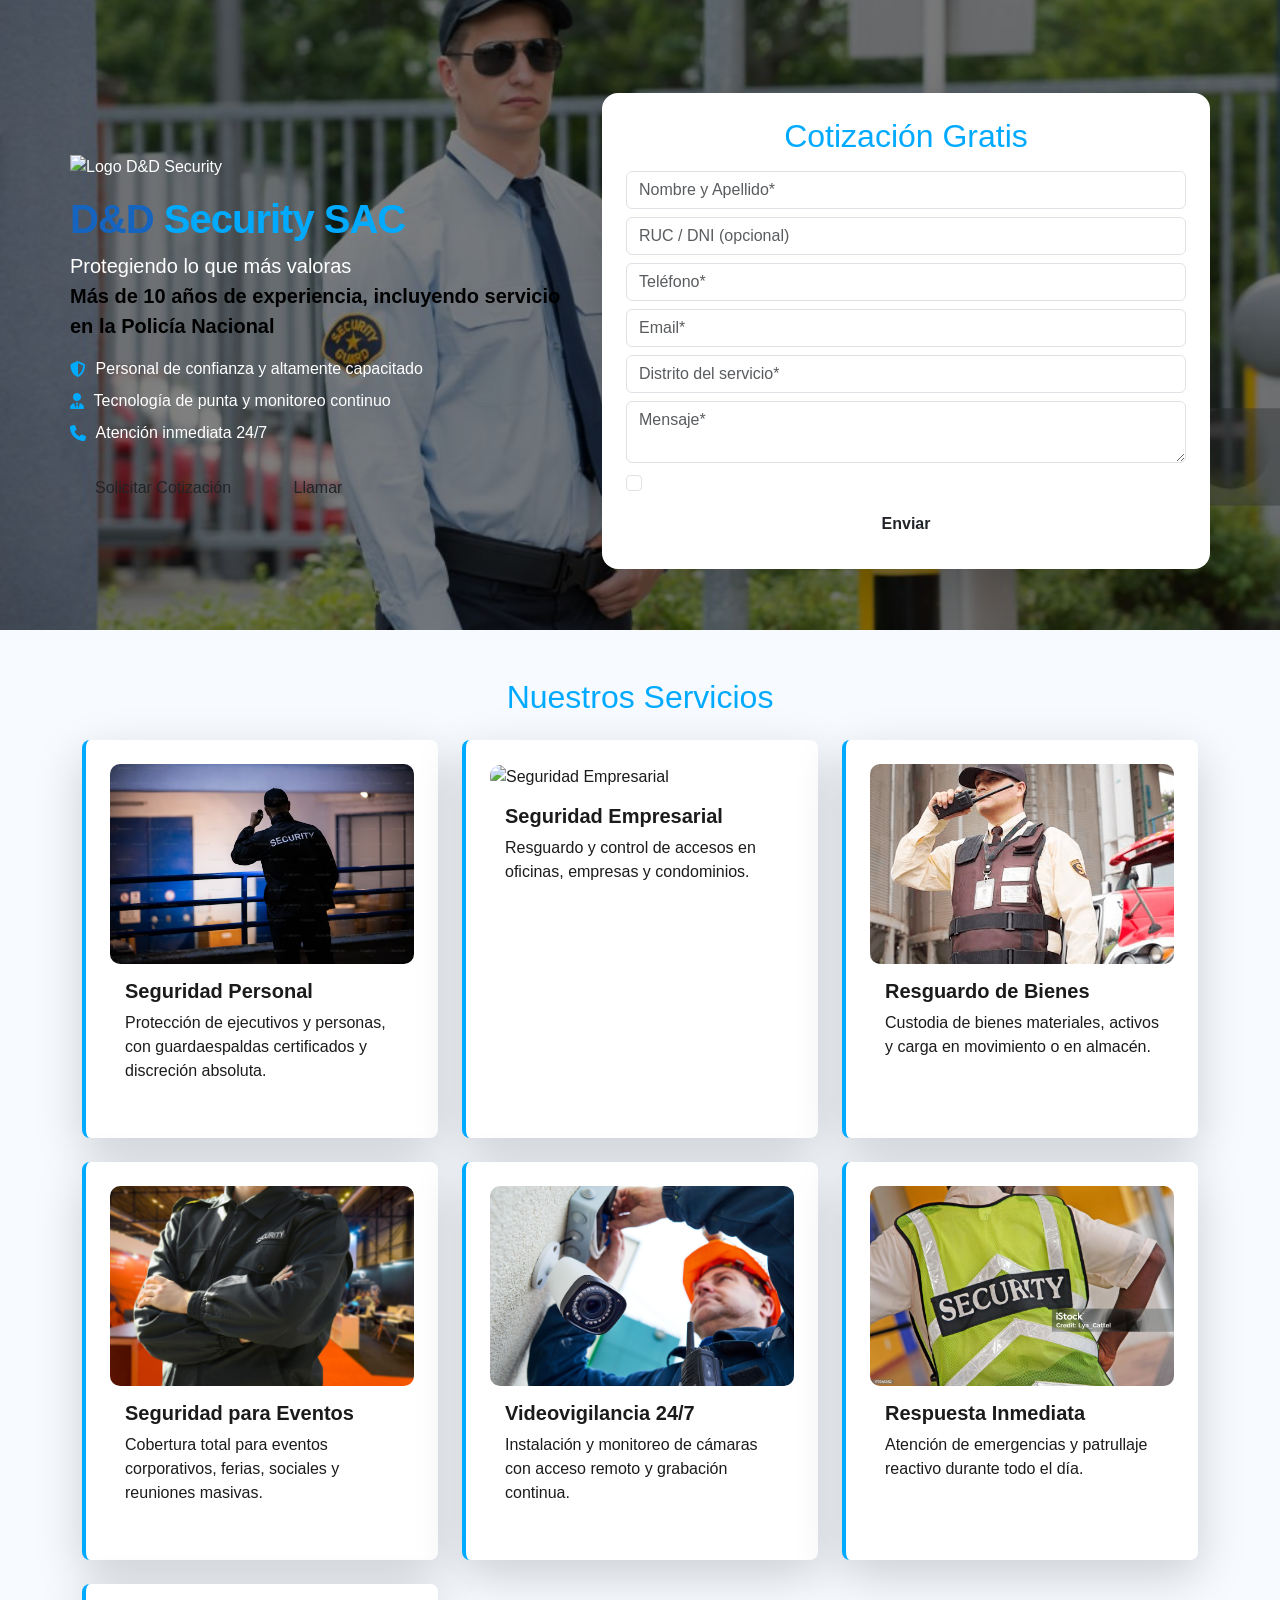
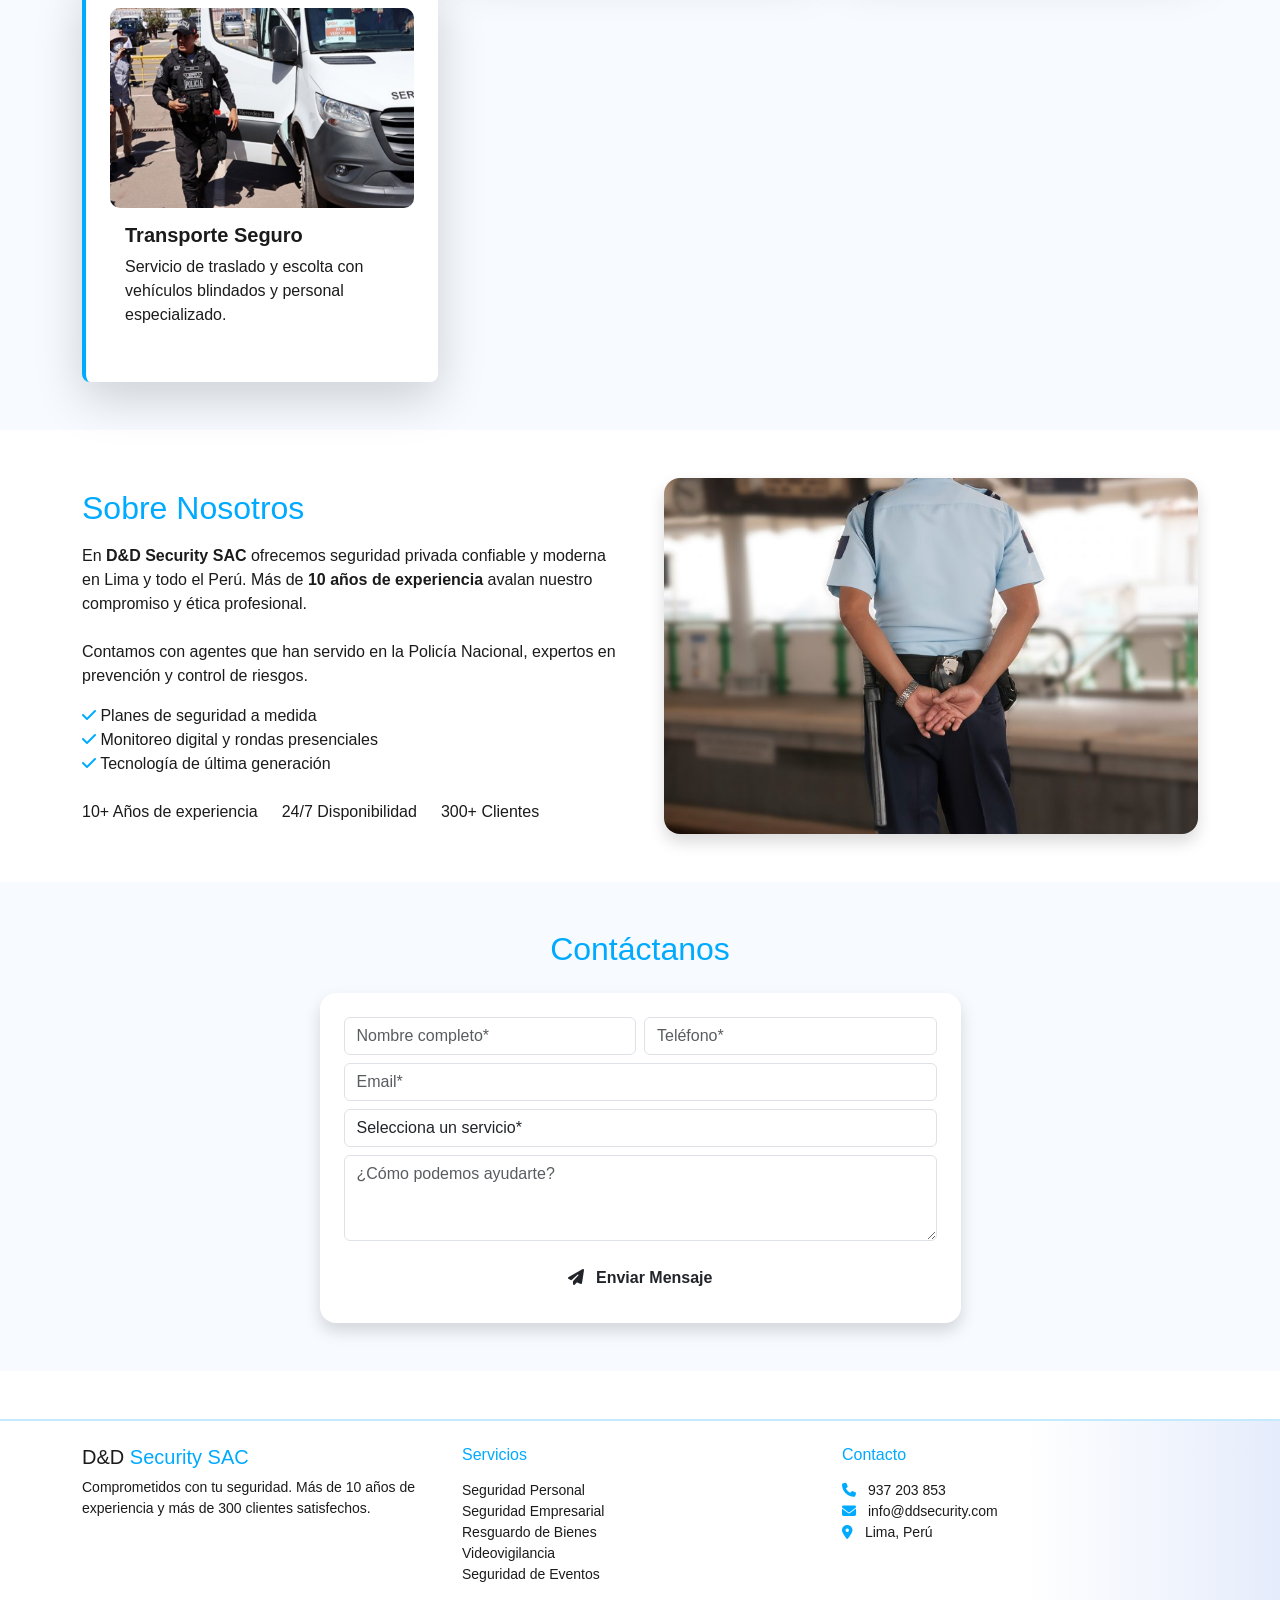
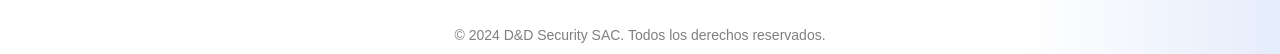
==== commit 42cf50d4: "Actualización de la página web con nuevos servicios y mejoras en el diseño" ====
--- a/index.html
+++ b/index.html
@@ -128,7 +128,7 @@
                     <img src="img/trasporte.jpg" alt="Transporte Seguro" class="service-img">
                     <div class="service-info">
                         <h5 class="fw-bold mb-2">Transporte Seguro</h5>
-                        <p>Servicios de traslado y escolta con vehículos blindados y personal especializado.</p>
+                        <p>Servicio de traslado y escolta con vehículos blindados y personal especializado.</p>
                     </div>
                 </div>
             </div>
--- a/styles.css
+++ b/styles.css
@@ -8,7 +8,7 @@
 }
 
 body {
-  background: #fff;
+  background: white;
   font-family: 'Segoe UI', Arial, sans-serif;
   color: var(--black);
 }
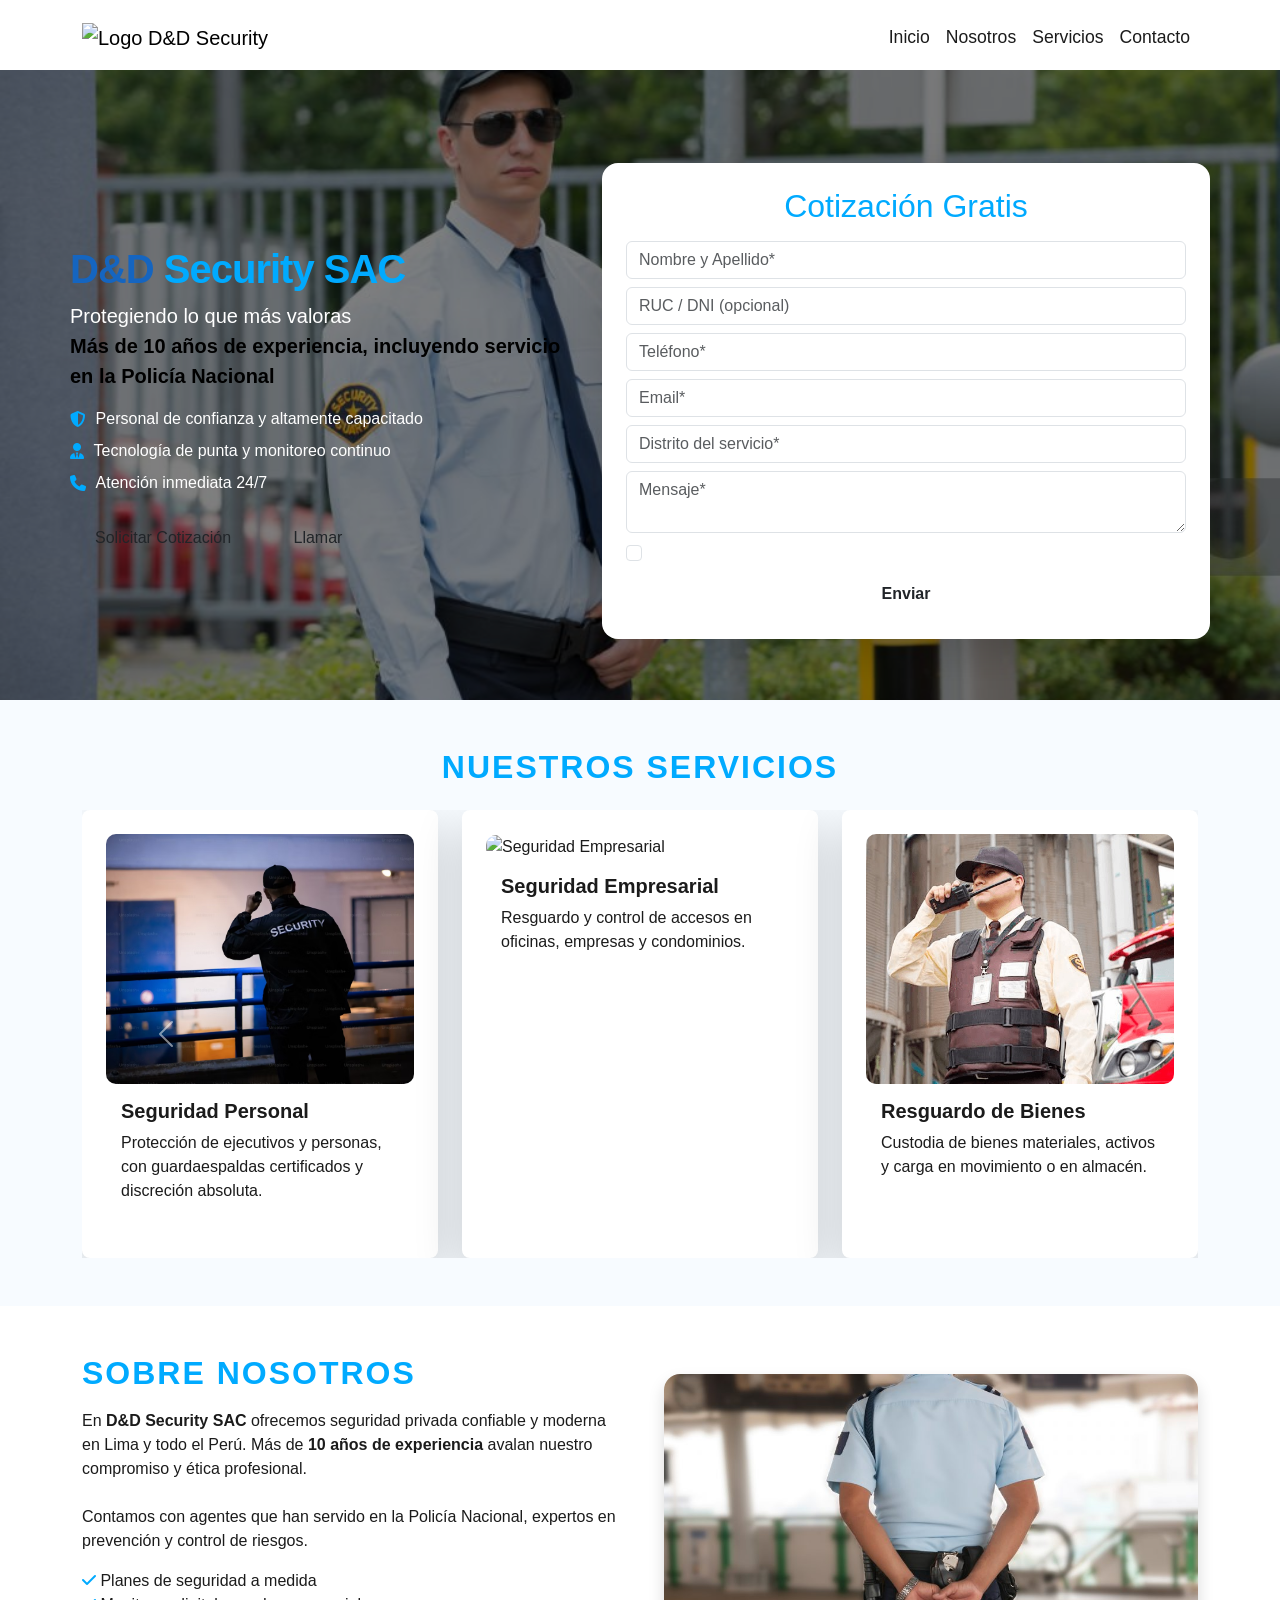
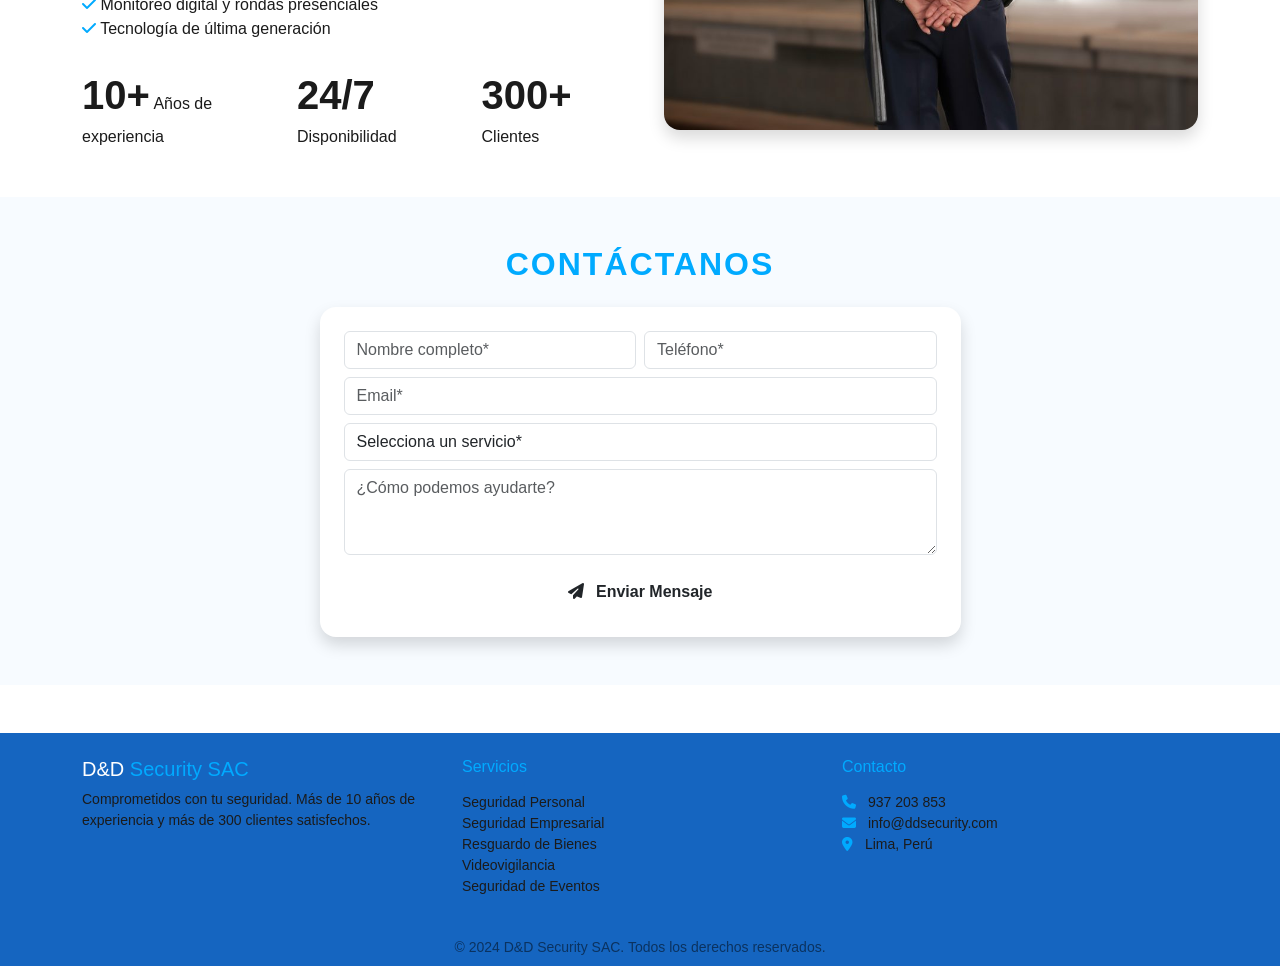
==== commit cf3c0edf: "final" ====
--- a/index.html
+++ b/index.html
@@ -1,25 +1,50 @@
 <!DOCTYPE html>
 <html lang="es">
+
 <head>
     <meta charset="UTF-8">
     <meta name="viewport" content="width=device-width, initial-scale=1.0">
     <title>D&D Security SAC | Protección Profesional</title>
+
+    <!-- Bootstrap CSS -->
     <link href="https://cdn.jsdelivr.net/npm/bootstrap@5.3.0-alpha1/dist/css/bootstrap.min.css" rel="stylesheet">
     <link rel="stylesheet" href="styles.css">
-    <link rel="stylesheet" href="https://cdnjs.cloudflare.com/ajax/libs/font-awesome/6.4.0/css/all.min.css"/>
+    <link rel="stylesheet" href="https://cdnjs.cloudflare.com/ajax/libs/font-awesome/6.4.0/css/all.min.css" />
     <link href="https://cdn.jsdelivr.net/npm/aos@2.3.4/dist/aos.css" rel="stylesheet">
 </head>
+
 <body>
-    <!-- Header/Hero -->
-    <header class="hero-section" style="background-image: url('img/istockphoto-842004510-1024x1024.jpg');">
+    <!-- Header / Navigation Bar -->
+    <header class="header-fixed">
+        <nav class="navbar navbar-expand-lg navbar-light fixed-top">
+            <div class="container">
+                <a class="navbar-brand" href="#"><img src="logo.png" alt="Logo D&D Security" style="height:60px;"></a>
+                <button class="navbar-toggler" type="button" data-bs-toggle="collapse" data-bs-target="#navbarNav"
+                    aria-controls="navbarNav" aria-expanded="false" aria-label="Toggle navigation">
+                    <span class="navbar-toggler-icon"></span>
+                </button>
+                <div class="collapse navbar-collapse" id="navbarNav">
+                    <ul class="navbar-nav ms-auto">
+                        <li class="nav-item"><a class="nav-link" href="#home">Inicio</a></li>
+                        <li class="nav-item"><a class="nav-link" href="#about">Nosotros</a></li>
+                        <li class="nav-item"><a class="nav-link" href="#services">Servicios</a></li>
+                        <li class="nav-item"><a class="nav-link" href="#contact">Contacto</a></li>
+                    </ul>
+                </div>
+            </div>
+        </nav>
+    </header>
+
+    <!-- Hero Section -->
+    <section id="home" class="hero-section">
         <div class="hero-overlay"></div>
+        <div class="hero-background-image">
+            <img src="img/istockphoto-842004510-1024x1024.jpg" alt="Background Image" class="img-fluid">
+        </div>
         <div class="container hero-content d-flex flex-column flex-lg-row align-items-center justify-content-between">
             <div class="text-start z-2 hero-left">
-                <img src="logo.png" alt="Logo D&D Security" class="mb-3" style="height:60px;">
                 <h1 class="fw-bold mb-2 title-highlight">D&D <span class="accent">Security SAC</span></h1>
-                <p class="lead mb-3">Protegiendo lo que más valoras<br>
-                <span class="fw-bold text-black">Más de 10 años de experiencia, incluyendo servicio en la Policía Nacional</span>
-                </p>
+                <p class="lead mb-3">Protegiendo lo que más valoras<br><span class="fw-bold text-black">Más de 10 años de experiencia, incluyendo servicio en la Policía Nacional</span></p>
                 <ul class="list-unstyled hero-benefits">
                     <li><i class="fa-solid fa-shield-halved accent"></i> Personal de confianza y altamente capacitado</li>
                     <li><i class="fa-solid fa-user-tie accent"></i> Tecnología de punta y monitoreo continuo</li>
@@ -49,93 +74,110 @@
                 </div>
             </div>
         </div>
-    </header>
-
-   <!-- Servicios -->
-<section id="services" class="section-bg py-5">
-    <div class="container">
-        <h2 class="section-title text-center accent mb-4" data-aos="fade-up">Nuestros Servicios</h2>
-        <div class="row g-4">
-            <!-- Servicio 1: Seguridad Personal -->
-            <div class="col-md-4">
-                <div class="service-card p-4 bg-white shadow-lg rounded-3 h-100" data-aos="fade-up">
-                    <img src="img/bodyguard.avif" alt="Seguridad Personal" class="service-img">
-                    <div class="service-info">
-                        <h5 class="fw-bold mb-2">Seguridad Personal</h5>
-                        <p>Protección de ejecutivos y personas, con guardaespaldas certificados y discreción absoluta.</p>
-                    </div>
-                </div>
-            </div>
-
-            <!-- Servicio 2: Seguridad Empresarial -->
-            <div class="col-md-4">
-                <div class="service-card p-4 bg-white shadow-lg rounded-3 h-100" data-aos="fade-up" data-aos-delay="100">
-                    <img src="img/" alt="Seguridad Empresarial" class="service-img">
-                    <div class="service-info">
-                        <h5 class="fw-bold mb-2">Seguridad Empresarial</h5>
-                        <p>Resguardo y control de accesos en oficinas, empresas y condominios.</p>
-                    </div>
-                </div>
-            </div>
-
-            <!-- Servicio 3: Resguardo de Bienes -->
-            <div class="col-md-4">
-                <div class="service-card p-4 bg-white shadow-lg rounded-3 h-100" data-aos="fade-up" data-aos-delay="200">
-                    <img src="img/resguardodebienes.jpg" alt="Resguardo de Bienes" class="service-img">
-                    <div class="service-info">
-                        <h5 class="fw-bold mb-2">Resguardo de Bienes</h5>
-                        <p>Custodia de bienes materiales, activos y carga en movimiento o en almacén.</p>
-                    </div>
-                </div>
-            </div>
-
-            <!-- Servicio 4: Seguridad para Eventos -->
-            <div class="col-md-4">
-                <div class="service-card p-4 bg-white shadow-lg rounded-3 h-100" data-aos="fade-up" data-aos-delay="300">
-                    <img src="img/seeguridadeventos.jpg" alt="Seguridad para Eventos" class="service-img">
-                    <div class="service-info">
-                        <h5 class="fw-bold mb-2">Seguridad para Eventos</h5>
-                        <p>Cobertura total para eventos corporativos, ferias, sociales y reuniones masivas.</p>
-                    </div>
-                </div>
-            </div>
-
-            <!-- Servicio 5: Videovigilancia 24/7 -->
-            <div class="col-md-4">
-                <div class="service-card p-4 bg-white shadow-lg rounded-3 h-100" data-aos="fade-up" data-aos-delay="400">
-                    <img src="img/videovigilancia.jpg" alt="Videovigilancia 24/7" class="service-img">
-                    <div class="service-info">
-                        <h5 class="fw-bold mb-2">Videovigilancia 24/7</h5>
-                        <p>Instalación y monitoreo de cámaras con acceso remoto y grabación continua.</p>
-                    </div>
-                </div>
-            </div>
-
-            <!-- Servicio 6: Respuesta Inmediata -->
-            <div class="col-md-4">
-                <div class="service-card p-4 bg-white shadow-lg rounded-3 h-100" data-aos="fade-up" data-aos-delay="500">
-                    <img src="img/respuesta.jpg" alt="Respuesta Inmediata" class="service-img">
-                    <div class="service-info">
-                        <h5 class="fw-bold mb-2">Respuesta Inmediata</h5>
-                        <p>Atención de emergencias y patrullaje reactivo durante todo el día.</p>
-                    </div>
-                </div>
-            </div>
-
-            <!-- Servicio 7: Transporte Seguro (opcional, según tu solicitud) -->
-            <div class="col-md-4">
-                <div class="service-card p-4 bg-white shadow-lg rounded-3 h-100" data-aos="fade-up" data-aos-delay="600">
-                    <img src="img/trasporte.jpg" alt="Transporte Seguro" class="service-img">
-                    <div class="service-info">
-                        <h5 class="fw-bold mb-2">Transporte Seguro</h5>
-                        <p>Servicio de traslado y escolta con vehículos blindados y personal especializado.</p>
-                    </div>
-                </div>
-            </div>
-        </div>
-    </div>
-</section>
-
+    </section>
+
+    <!-- Servicios -->
+    <section id="services" class="section-bg py-5">
+        <div class="container">
+            <h2 class="section-title text-center accent mb-4" data-aos="fade-up">Nuestros Servicios</h2>
+            <div id="servicesCarousel" class="carousel slide" data-bs-ride="carousel">
+                <div class="carousel-inner">
+                    <!-- Servicio 1: Seguridad Personal -->
+                    <div class="carousel-item active" data-aos="fade-up">
+                        <div class="row g-4">
+                            <div class="col-md-4">
+                                <div class="service-card p-4 bg-white shadow-lg rounded-3 h-100">
+                                    <img src="img/bodyguard.avif" alt="Seguridad Personal" class="service-img">
+                                    <div class="service-info">
+                                        <h5 class="fw-bold mb-2">Seguridad Personal</h5>
+                                        <p>Protección de ejecutivos y personas, con guardaespaldas certificados y discreción absoluta.</p>
+                                    </div>
+                                </div>
+                            </div>
+                            <!-- Servicio 2: Seguridad Empresarial -->
+                            <div class="col-md-4">
+                                <div class="service-card p-4 bg-white shadow-lg rounded-3 h-100">
+                                    <img src="img/security-business.jpg" alt="Seguridad Empresarial" class="service-img">
+                                    <div class="service-info">
+                                        <h5 class="fw-bold mb-2">Seguridad Empresarial</h5>
+                                        <p>Resguardo y control de accesos en oficinas, empresas y condominios.</p>
+                                    </div>
+                                </div>
+                            </div>
+                            <!-- Servicio 3: Resguardo de Bienes -->
+                            <div class="col-md-4">
+                                <div class="service-card p-4 bg-white shadow-lg rounded-3 h-100">
+                                    <img src="img/resguardodebienes.jpg" alt="Resguardo de Bienes" class="service-img">
+                                    <div class="service-info">
+                                        <h5 class="fw-bold mb-2">Resguardo de Bienes</h5>
+                                        <p>Custodia de bienes materiales, activos y carga en movimiento o en almacén.</p>
+                                    </div>
+                                </div>
+                            </div>
+                        </div>
+                    </div>
+                    <!-- Servicio 4: Seguridad para Eventos -->
+                    <div class="carousel-item" data-aos="fade-up" data-aos-delay="100">
+                        <div class="row g-4">
+                            <div class="col-md-4">
+                                <div class="service-card p-4 bg-white shadow-lg rounded-3 h-100">
+                                    <img src="img/seeguridadeventos.jpg" alt="Seguridad para Eventos" class="service-img">
+                                    <div class="service-info">
+                                        <h5 class="fw-bold mb-2">Seguridad para Eventos</h5>
+                                        <p>Cobertura total para eventos corporativos, ferias, sociales y reuniones masivas.</p>
+                                    </div>
+                                </div>
+                            </div>
+                            <!-- Servicio 5: Videovigilancia 24/7 -->
+                            <div class="col-md-4">
+                                <div class="service-card p-4 bg-white shadow-lg rounded-3 h-100">
+                                    <img src="img/videovigilancia.jpg" alt="Videovigilancia 24/7" class="service-img">
+                                    <div class="service-info">
+                                        <h5 class="fw-bold mb-2">Videovigilancia 24/7</h5>
+                                        <p>Instalación y monitoreo de cámaras con acceso remoto y grabación continua.</p>
+                                    </div>
+                                </div>
+                            </div>
+                            <!-- Servicio 6: Respuesta Inmediata -->
+                            <div class="col-md-4">
+                                <div class="service-card p-4 bg-white shadow-lg rounded-3 h-100">
+                                    <img src="img/respuesta.jpg" alt="Respuesta Inmediata" class="service-img">
+                                    <div class="service-info">
+                                        <h5 class="fw-bold mb-2">Respuesta Inmediata</h5>
+                                        <p>Atención de emergencias y patrullaje reactivo durante todo el día.</p>
+                                    </div>
+                                </div>
+                            </div>
+                        </div>
+                    </div>
+                    <!-- Servicio 7: Transporte Seguro -->
+                    <div class="carousel-item" data-aos="fade-up" data-aos-delay="200">
+                        <div class="row g-4">
+                            <div class="col-md-4">
+                                <div class="service-card p-4 bg-white shadow-lg rounded-3 h-100">
+                                    <img src="img/trasporte.jpg" alt="Transporte Seguro" class="service-img">
+                                    <div class="service-info">
+                                        <h5 class="fw-bold mb-2">Transporte Seguro</h5>
+                                        <p>Servicio de traslado y escolta con vehículos blindados y personal especializado.</p>
+                                    </div>
+                                </div>
+                            </div>
+                        </div>
+                    </div>
+                </div>
+
+                <!-- Controles del Carrusel -->
+                <button class="carousel-control-prev" type="button" data-bs-target="#servicesCarousel" data-bs-slide="prev">
+                    <span class="carousel-control-prev-icon" aria-hidden="true"></span>
+                    <span class="visually-hidden">Previous</span>
+                </button>
+                <button class="carousel-control-next" type="button" data-bs-target="#servicesCarousel" data-bs-slide="next">
+                    <span class="carousel-control-next-icon" aria-hidden="true"></span>
+                    <span class="visually-hidden">Next</span>
+                </button>
+            </div>
+        </div>
+    </section>
 
     <!-- Sobre Nosotros -->
     <section id="about" class="py-5">
@@ -234,6 +276,11 @@
         </div>
     </footer>
 
+    <!-- Bootstrap JS y dependencias -->
+    <script src="https://cdn.jsdelivr.net/npm/@popperjs/core@2.11.6/dist/umd/popper.min.js"></script>
+    <script src="https://cdn.jsdelivr.net/npm/bootstrap@5.3.0-alpha1/dist/js/bootstrap.min.js"></script>
+
+    <!-- AOS Animations -->
     <script src="https://cdn.jsdelivr.net/npm/aos@2.3.4/dist/aos.js"></script>
     <script>
         AOS.init({
@@ -242,4 +289,5 @@
         });
     </script>
 </body>
+
 </html>
--- a/styles.css
+++ b/styles.css
@@ -11,13 +11,43 @@
   background: white;
   font-family: 'Segoe UI', Arial, sans-serif;
   color: var(--black);
+  margin-top: 70px; /* Add margin to prevent content overlap with fixed navbar */
 }
 
 a {
   text-decoration: none;
 }
 
-/* HERO SECTION */
+/* Header Section */
+.header-fixed {
+  position: fixed;
+  top: 0;
+  left: 0;
+  right: 0;
+  z-index: 1000;
+  background-color: white;
+  box-shadow: 0 4px 10px rgba(0, 0, 0, 0.1);
+}
+
+.navbar-nav {
+  font-size: 1.1rem;
+}
+
+.navbar-light .navbar-toggler-icon {
+  color: var(--accent);
+}
+
+.navbar-nav .nav-link {
+  color: var(--black);
+  padding: 1rem;
+  transition: color 0.3s ease;
+}
+
+.navbar-nav .nav-link:hover {
+  color: var(--accent);
+}
+
+/* Hero Section */
 .hero-section {
   position: relative;
   min-height: 70vh;
@@ -36,6 +66,16 @@
   z-index: 1;
 }
 
+.hero-background-image img {
+  position: absolute;
+  top: 0;
+  left: 0;
+  width: 100%;
+  height: 100%;
+  object-fit: cover;
+  z-index: 0;
+}
+
 .hero-content {
   position: relative;
   z-index: 2;
@@ -69,37 +109,65 @@
   flex: 1 1 350px;
 }
 
+/* Carousel */
 .service-card {
-  border-left: 4px solid var(--accent);
-  transition: box-shadow 0.2s;
-  position: relative;
-}
+  transition: all 0.3s ease;
+}
+
 .service-card:hover {
-  box-shadow: 0 6px 18px 0 rgba(0, 170, 255, 0.09);
-  transform: translateY(-2px) scale(1.01);
-  z-index: 2;
+  transform: scale(1.05);
+  box-shadow: 0px 4px 12px rgba(0, 0, 0, 0.1);
+}
+
+.service-img {
+  width: 100%;
+  height: 250px;
+  object-fit: cover;
+  border-radius: 10px;
 }
 
 .service-info {
   padding: 15px;
 }
 
-.service-img {
-  width: 100%;
-  height: 200px;
-  object-fit: cover;
-  border-radius: 10px;
-}
-
+/* Sections */
 .section-bg {
   background: var(--section-bg);
 }
 
+.section-title {
+  font-size: 2rem;
+  color: var(--accent);
+  font-weight: bold;
+  text-transform: uppercase;
+  letter-spacing: 2px;
+}
+
+.stats .stat-number {
+  font-size: 2.5rem;
+  font-weight: bold;
+}
+
+.stats .stat-label {
+  font-size: 1rem;
+  color: var(--black);
+}
+
+/* Footer */
 .footer-bg {
-  background: linear-gradient(90deg, #fff 80%, #e5ecfb 100%);
-  border-top: 2px solid var(--accent-light);
-}
-
+  background-color: var(--deep-blue);
+}
+
+.footer-logo {
+  color: var(--accent);
+}
+
+.footer-logo,
+.footer-logo a {
+  color: white;
+}
+
+/* Responsive Design */
 @media (max-width: 991px) {
   .hero-content {
     flex-direction: column;
@@ -112,7 +180,22 @@
   .form-box {
     padding: 1.3rem;
   }
+
   .section-title {
     font-size: 1.3rem;
   }
 }
+@media (max-width: 400px) {
+  .hero-left h1 {
+    font-size: 1.8rem;
+  }
+
+  .hero-left p {
+    font-size: 0.9rem;
+  }
+
+  .hero-form {
+    margin-left: 0;
+    width: 100%;
+  }
+}
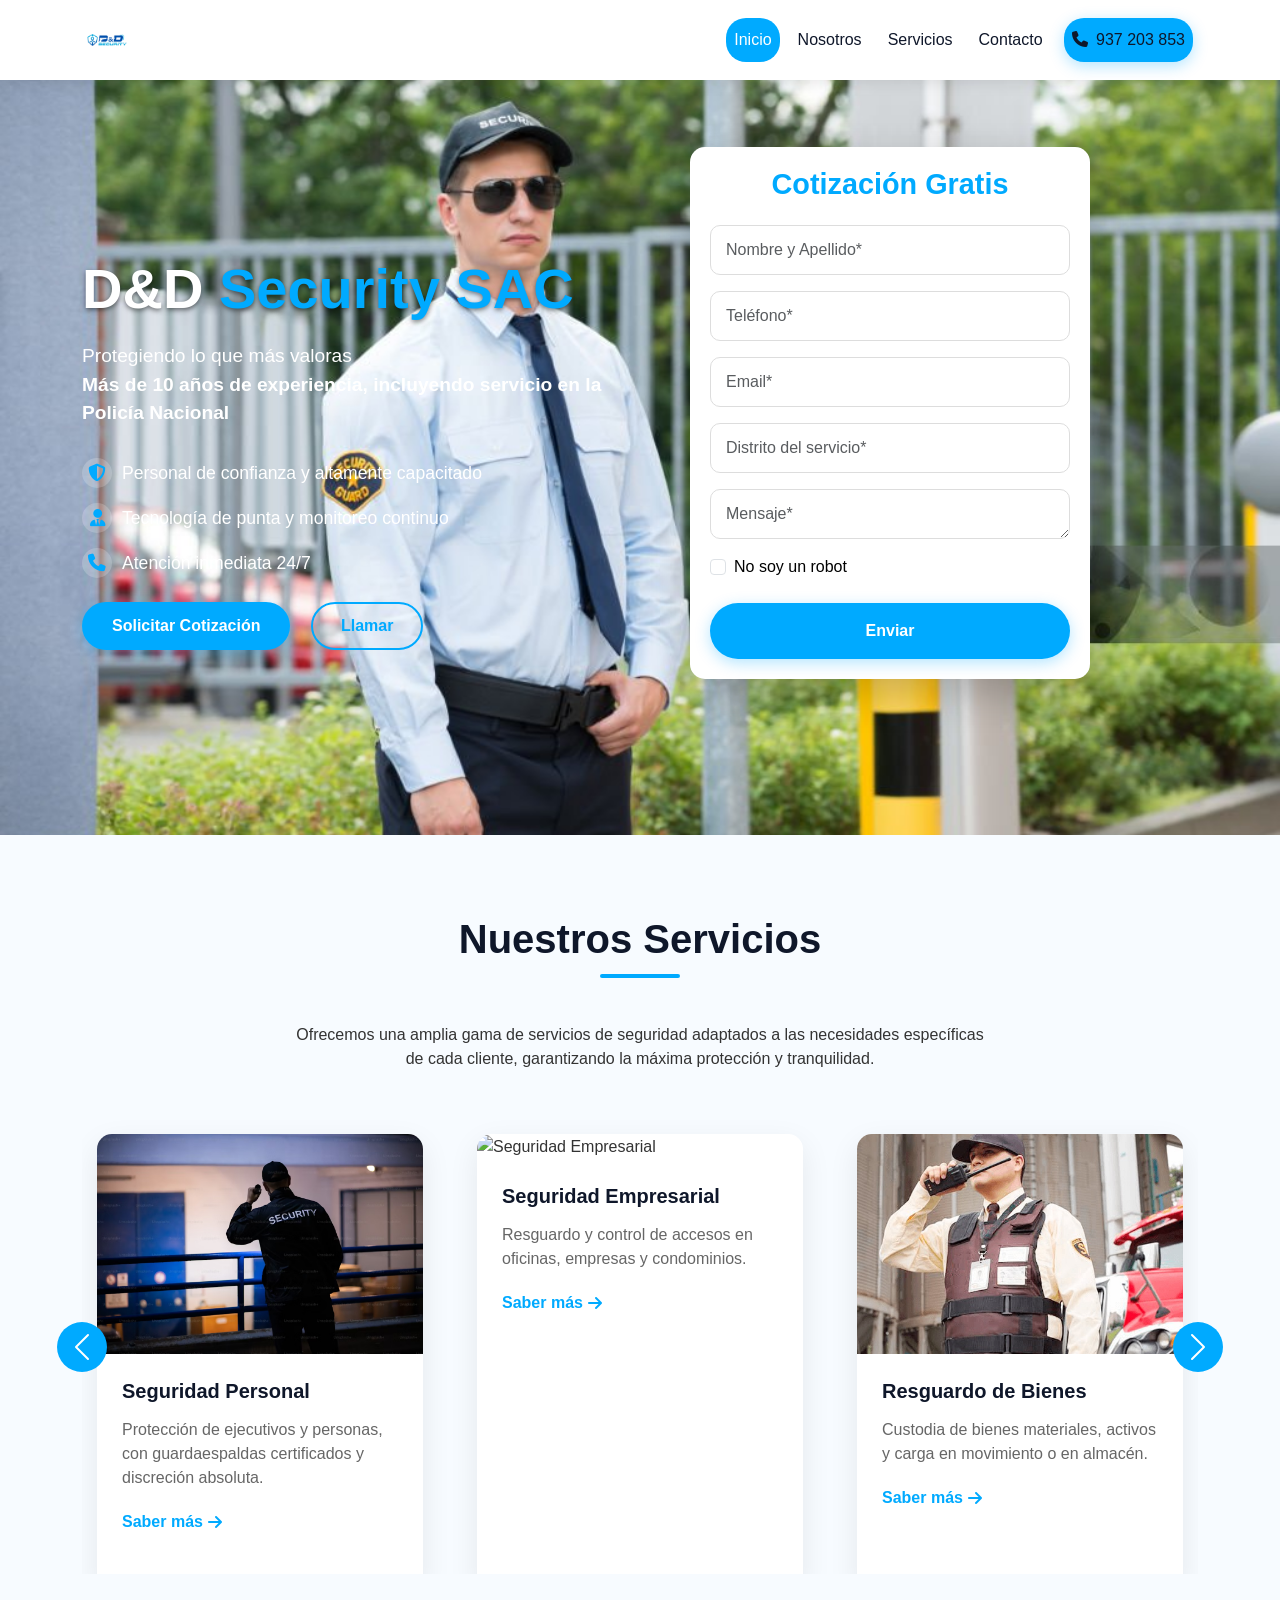
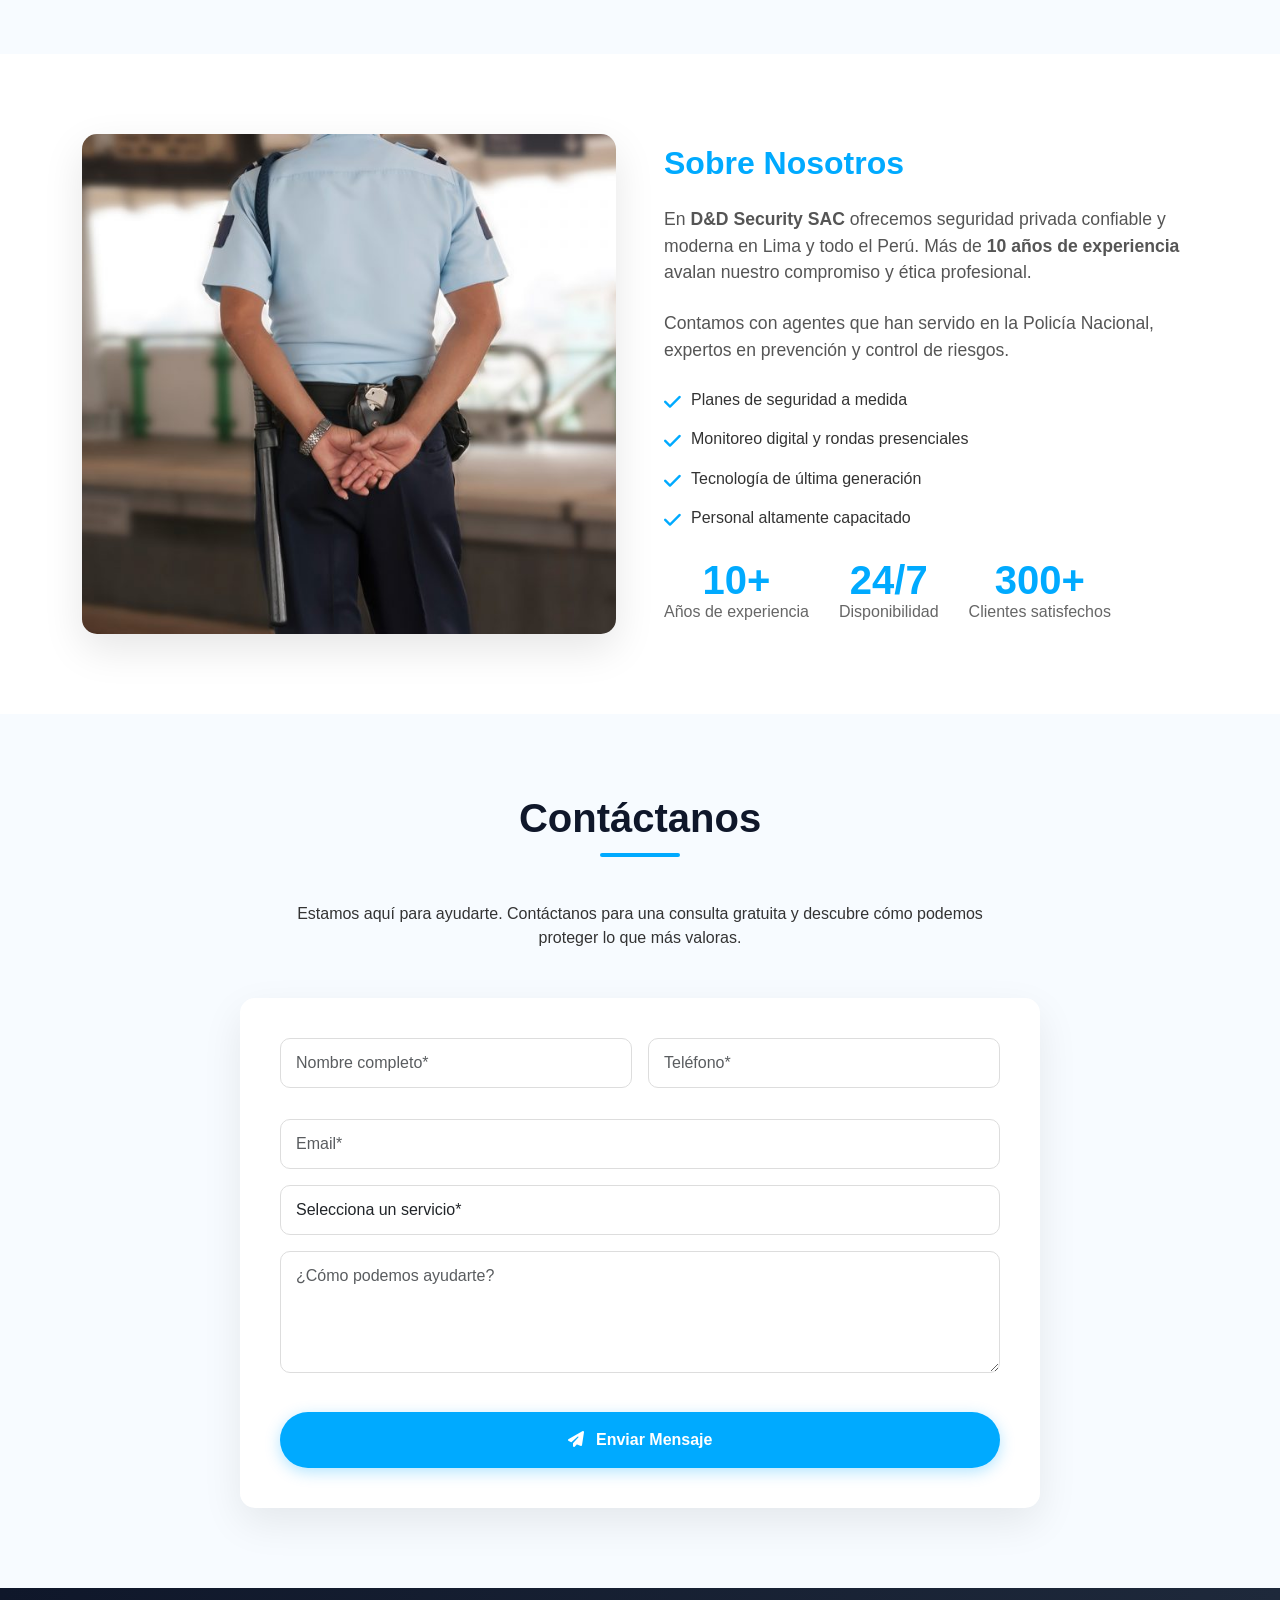
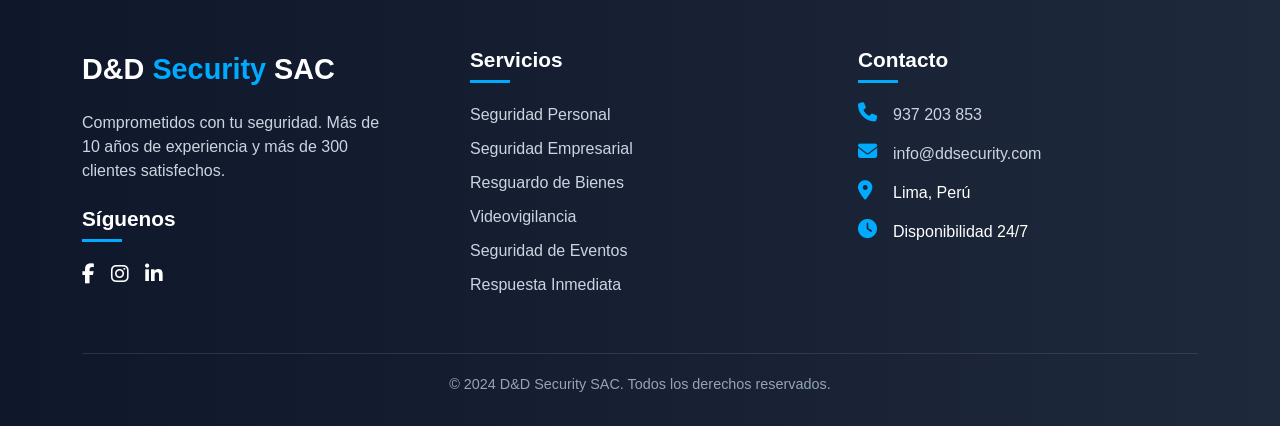
==== commit a3c8ff70: "final" ====
--- a/index.html
+++ b/index.html
@@ -1,279 +1,1133 @@
 <!DOCTYPE html>
 <html lang="es">
-
-<head>
-    <meta charset="UTF-8">
-    <meta name="viewport" content="width=device-width, initial-scale=1.0">
-    <title>D&D Security SAC | Protección Profesional</title>
-
-    <!-- Bootstrap CSS -->
-    <link href="https://cdn.jsdelivr.net/npm/bootstrap@5.3.0-alpha1/dist/css/bootstrap.min.css" rel="stylesheet">
-    <link rel="stylesheet" href="styles.css">
-    <link rel="stylesheet" href="https://cdnjs.cloudflare.com/ajax/libs/font-awesome/6.4.0/css/all.min.css" />
-    <link href="https://cdn.jsdelivr.net/npm/aos@2.3.4/dist/aos.css" rel="stylesheet">
-</head>
-
-<body>
+  <head>
+    <meta charset="UTF-8" />
+    <meta name="viewport" content="width=device-width, initial-scale=1.0" />
+    <title>D&D Security SAC | Seguridad Profesional</title>
+    <link
+      href="https://cdn.jsdelivr.net/npm/bootstrap@5.3.0-alpha1/dist/css/bootstrap.min.css"
+      rel="stylesheet"
+    />
+    <link
+      rel="stylesheet"
+      href="https://cdnjs.cloudflare.com/ajax/libs/font-awesome/6.4.0/css/all.min.css"
+    />
+    <link
+      href="https://cdn.jsdelivr.net/npm/aos@2.3.4/dist/aos.css"
+      rel="stylesheet"
+    />
+    <style>
+      :root {
+        --primary: #0f172a;
+        --secondary: #1e293b;
+        --accent: #00aaff;
+        --accent-light: #c3eaff;
+        --deep-blue: #1565c0;
+        --section-bg: #f7fbff;
+      }
+
+      * {
+        margin: 0;
+        padding: 0;
+        box-sizing: border-box;
+        font-family: "Segoe UI", Tahoma, Geneva, Verdana, sans-serif;
+      }
+
+      body {
+        background-color: white;
+        color: #333;
+        padding-top: 70px;
+        overflow-x: hidden;
+      }
+
+      /* Header */
+      .navbar {
+        background-color: white;
+        box-shadow: 0 2px 15px rgba(0, 0, 0, 0.1);
+        padding: 10px 0;
+        transition: all 0.3s ease;
+      }
+
+      .navbar-scrolled {
+        padding: 5px 0;
+        box-shadow: 0 4px 10px rgba(0, 0, 0, 0.1);
+      }
+
+      .logo-img {
+        height: 50px;
+        object-fit: contain;
+      }
+
+      .navbar-nav .nav-link {
+        color: var(--primary);
+        font-weight: 500;
+        padding: 10px 15px;
+        border-radius: 20px;
+        transition: all 0.3s ease;
+        margin: 0 5px;
+      }
+
+      .navbar-nav .nav-link:hover {
+        background-color: var(--accent-light);
+        color: var(--deep-blue);
+      }
+
+      .navbar-nav .nav-link.active {
+        background-color: var(--accent);
+        color: white;
+      }
+
+      /* Hero Section */
+      .hero-section {
+        position: relative;
+        min-height: 85vh;
+        background: url("img/istockphoto-842004510-1024x1024.jpg") center/cover
+          no-repeat;
+        display: flex;
+        align-items: center;
+        justify-content: flex-end; /* Alinea el formulario a la derecha */
+        overflow: hidden;
+        color: white;
+      }
+
+      .hero-overlay {
+        position: absolute;
+        inset: 0;
+        background: rgba(
+          0,
+          0,
+          0,
+          0.5
+        ); /* Oscurecer la imagen para mejorar la legibilidad del texto */
+        z-index: 1;
+      }
+      .hero-background-image img {
+        position: absolute;
+        top: 0;
+        left: 0;
+        width: 100%;
+        height: 100%;
+        object-fit: cover; /* Asegura que la imagen cubra todo el espacio sin distorsionarse */
+        z-index: 0;
+      }
+      .hero-content {
+        position: relative;
+        z-index: 2;
+        padding: 50px 0;
+      }
+
+      .hero-left h1 {
+        font-size: 3.5rem;
+        font-weight: 800;
+        color: white;
+        margin-bottom: 20px;
+        text-shadow: 0 2px 5px rgba(0, 0, 0, 0.5);
+      }
+
+      .hero-left h1 .accent {
+        color: var(--accent);
+      }
+
+      .hero-left p {
+        font-size: 1.2rem;
+        color: white;
+        margin-bottom: 30px;
+        max-width: 600px;
+      }
+
+      .hero-benefits li {
+        color: white;
+        font-size: 1.1rem;
+        margin-bottom: 15px;
+        display: flex;
+        align-items: center;
+      }
+
+      .hero-benefits i {
+        margin-right: 10px;
+        color: var(--accent);
+        background: rgba(255, 255, 255, 0.2);
+        width: 30px;
+        height: 30px;
+        border-radius: 50%;
+        display: flex;
+        align-items: center;
+        justify-content: center;
+      }
+
+      /* Ajustar el botón */
+      .btn-accent {
+        background-color: var(--accent);
+        color: white;
+        padding: 12px 30px;
+        border-radius: 30px;
+        font-weight: 600;
+        border: none;
+        transition: all 0.3s ease;
+        box-shadow: 0 4px 15px rgba(0, 170, 255, 0.3);
+      }
+
+      .btn-accent:hover {
+        transform: translateY(-3px);
+        box-shadow: 0 6px 20px rgba(0, 170, 255, 0.4);
+        background-color: var(--deep-blue);
+      }
+
+      .btn-outline-accent {
+        border: 2px solid var(--accent);
+        color: var(--accent);
+        padding: 10px 28px;
+        border-radius: 30px;
+        font-weight: 600;
+        transition: all 0.3s ease;
+      }
+
+      .btn-outline-accent:hover {
+        background-color: var(--accent);
+        color: white;
+      }
+
+      /* Formulario en el lado derecho */
+      .hero-form {
+        background: white;
+        border-radius: 15px;
+        padding: 20px;
+        box-shadow: 0 15px 40px rgba(0, 0, 0, 0.2);
+        width: 70%; /* Reduce el tamaño del formulario */
+        max-width: 400px; /* Establece un ancho máximo para el formulario */
+        position: absolute;
+        right: 190px; /* Coloca el formulario cerca del borde derecho */
+        top: 10%; /* Ajusta la posición vertical: 30% desde la parte superior */
+        z-index: 2;
+        transform: translateY(-20%); /* Mueve el formulario hacia arriba */
+      }
+      .hero-form h2 {
+        color: var(--accent);
+        font-weight: 700;
+        text-align: center;
+        margin-bottom: 25px;
+        font-size: 1.8rem;
+      }
+      /* Efecto para el hover del formulario */
+      .hero-form:hover {
+        transform: translateY(-10px);
+      }
+
+      .form-box h2 {
+        color: var(--accent);
+        font-weight: 700;
+        text-align: center;
+        margin-bottom: 25px;
+        font-size: 1.8rem;
+      }
+
+      /* Estilo para los campos del formulario */
+      .form-control {
+        border: 1px solid #ddd;
+        border-radius: 10px;
+        padding: 12px 15px;
+        margin-bottom: 15px;
+        transition: all 0.3s ease;
+      }
+
+      .form-control:focus {
+        border-color: var(--accent);
+        box-shadow: 0 0 0 3px rgba(0, 170, 255, 0.2);
+      }
+      /* Responsive Design */
+      @media (max-width: 768px) {
+        .hero-form {
+          width: 90%; /* Aumenta el tamaño en pantallas más pequeñas */
+          max-width: 350px;
+        }
+      }
+
+      @media (max-width: 576px) {
+        .hero-form {
+          width: 95%; /* Aumenta el tamaño en pantallas más pequeñas */
+          max-width: 300px;
+        }
+      }
+      /* Services Section */
+      .services-section {
+        padding: 80px 0;
+        background-color: var(--section-bg);
+        position: relative;
+      }
+
+      .section-title {
+        position: relative;
+        font-size: 2.5rem;
+        font-weight: 700;
+        text-align: center;
+        margin-bottom: 60px;
+        color: var(--primary);
+      }
+
+      .section-title::after {
+        content: "";
+        position: absolute;
+        bottom: -15px;
+        left: 50%;
+        transform: translateX(-50%);
+        width: 80px;
+        height: 4px;
+        background: var(--accent);
+        border-radius: 2px;
+      }
+
+      .service-card {
+        background: white;
+        border-radius: 15px;
+        overflow: hidden;
+        box-shadow: 0 10px 30px rgba(0, 0, 0, 0.08);
+        transition: all 0.4s ease;
+        height: 100%;
+        margin: 15px;
+      }
+
+      .service-card:hover {
+        transform: translateY(-10px);
+        box-shadow: 0 15px 40px rgba(0, 0, 0, 0.15);
+      }
+
+      .service-img {
+        height: 220px;
+        width: 100%;
+        object-fit: cover;
+      }
+
+      .service-info {
+        padding: 25px;
+      }
+
+      .service-info h5 {
+        font-weight: 700;
+        margin-bottom: 15px;
+        color: var(--primary);
+      }
+
+      .service-info p {
+        color: #666;
+        margin-bottom: 20px;
+      }
+
+      .read-more {
+        color: var(--accent);
+        font-weight: 600;
+        text-decoration: none;
+        display: inline-flex;
+        align-items: center;
+      }
+
+      .read-more i {
+        margin-left: 5px;
+        transition: transform 0.3s ease;
+      }
+
+      .read-more:hover i {
+        transform: translateX(5px);
+      }
+
+      .carousel-control-prev,
+      .carousel-control-next {
+        width: 50px;
+        height: 50px;
+        background: var(--accent);
+        border-radius: 50%;
+        top: 50%;
+        transform: translateY(-50%);
+        opacity: 1;
+      }
+
+      .carousel-control-prev {
+        left: -25px;
+      }
+
+      .carousel-control-next {
+        right: -25px;
+      }
+
+      /* About Section */
+      .about-section {
+        padding: 80px 0;
+        background-color: white;
+      }
+
+      .about-img {
+        border-radius: 15px;
+        box-shadow: 0 15px 40px rgba(0, 0, 0, 0.1);
+        width: 100%;
+        height: 500px;
+        object-fit: cover;
+      }
+
+      .about-content h2 {
+        color: var(--accent);
+        font-weight: 700;
+        margin-bottom: 25px;
+      }
+
+      .about-content p {
+        color: #555;
+        margin-bottom: 25px;
+        font-size: 1.1rem;
+      }
+
+      .feature-list {
+        list-style: none;
+        margin-bottom: 30px;
+      }
+
+      .feature-list li {
+        margin-bottom: 15px;
+        display: flex;
+        align-items: flex-start;
+      }
+
+      .feature-list i {
+        color: var(--accent);
+        margin-right: 10px;
+        font-size: 1.2rem;
+        margin-top: 5px;
+      }
+
+      .stats {
+        display: flex;
+        gap: 30px;
+        margin-top: 30px;
+        flex-wrap: wrap;
+      }
+
+      .stat-item {
+        text-align: center;
+      }
+
+      .stat-number {
+        font-size: 2.5rem;
+        font-weight: 800;
+        color: var(--accent);
+        line-height: 1;
+      }
+
+      .stat-label {
+        font-size: 1rem;
+        color: #666;
+      }
+
+      /* Contact Section */
+      .contact-section {
+        padding: 80px 0;
+        background-color: var(--section-bg);
+      }
+
+      .contact-form {
+        background: white;
+        border-radius: 15px;
+        padding: 40px;
+        box-shadow: 0 15px 40px rgba(0, 0, 0, 0.08);
+        max-width: 800px;
+        margin: 0 auto;
+      }
+
+      /* Footer */
+      .footer {
+        background: linear-gradient(to right, var(--primary), var(--secondary));
+        color: white;
+        padding: 60px 0 30px;
+      }
+
+      .footer-logo {
+        font-size: 1.8rem;
+        font-weight: 700;
+        margin-bottom: 20px;
+      }
+
+      .footer-logo span {
+        color: var(--accent);
+      }
+
+      .footer p {
+        color: #cbd5e1;
+        margin-bottom: 20px;
+        max-width: 300px;
+      }
+
+      .footer-title {
+        font-size: 1.3rem;
+        font-weight: 600;
+        margin-bottom: 20px;
+        color: white;
+        position: relative;
+        padding-bottom: 10px;
+      }
+
+      .footer-title::after {
+        content: "";
+        position: absolute;
+        bottom: 0;
+        left: 0;
+        width: 40px;
+        height: 3px;
+        background: var(--accent);
+      }
+
+      .footer-links {
+        list-style: none;
+        padding: 0;
+      }
+
+      .footer-links li {
+        margin-bottom: 10px;
+      }
+
+      .footer-links a {
+        color: #cbd5e1;
+        text-decoration: none;
+        transition: all 0.3s ease;
+      }
+
+      .footer-links a:hover {
+        color: var(--accent);
+        padding-left: 5px;
+      }
+
+      .footer-contact li {
+        display: flex;
+        align-items: flex-start;
+        margin-bottom: 15px;
+      }
+
+      .footer-contact i {
+        color: var(--accent);
+        margin-right: 10px;
+        font-size: 1.2rem;
+        min-width: 25px;
+      }
+
+      .copyright {
+        border-top: 1px solid rgba(255, 255, 255, 0.1);
+        padding-top: 20px;
+        margin-top: 40px;
+        text-align: center;
+        color: #94a3b8;
+        font-size: 0.9rem;
+      }
+
+      /* Animations */
+      [data-aos] {
+        transition: opacity 0.6s ease, transform 0.6s ease;
+      }
+
+      .floating {
+        animation: floating 3s ease-in-out infinite;
+      }
+
+      @keyframes floating {
+        0% {
+          transform: translateY(0px);
+        }
+        50% {
+          transform: translateY(-10px);
+        }
+        100% {
+          transform: translateY(0px);
+        }
+      }
+
+      /* Responsive */
+      @media (max-width: 992px) {
+        .hero-left h1 {
+          font-size: 2.8rem;
+        }
+
+        .hero-form {
+          margin-top: 40px;
+        }
+      }
+
+      @media (max-width: 768px) {
+        .hero-left h1 {
+          font-size: 2.3rem;
+        }
+
+        .section-title {
+          font-size: 2rem;
+        }
+
+        .carousel-control-prev {
+          left: 10px;
+        }
+
+        .carousel-control-next {
+          right: 10px;
+        }
+      }
+
+      @media (max-width: 576px) {
+        .hero-left h1 {
+          font-size: 2rem;
+        }
+
+        .section-title {
+          font-size: 1.8rem;
+        }
+
+        .service-img {
+          height: 200px;
+        }
+      }
+    </style>
+  </head>
+  <body>
     <!-- Header / Navigation Bar -->
     <header class="header-fixed">
-        <nav class="navbar navbar-expand-lg navbar-light fixed-top">
-            <div class="container">
-                <a class="navbar-brand" href="#"><img src="logo.png" alt="Logo D&D Security" style="height:60px;"></a>
-                <button class="navbar-toggler" type="button" data-bs-toggle="collapse" data-bs-target="#navbarNav"
-                    aria-controls="navbarNav" aria-expanded="false" aria-label="Toggle navigation">
-                    <span class="navbar-toggler-icon"></span>
-                </button>
-                <div class="collapse navbar-collapse" id="navbarNav">
-                    <ul class="navbar-nav ms-auto">
-                        <li class="nav-item"><a class="nav-link" href="#home">Inicio</a></li>
-                        <li class="nav-item"><a class="nav-link" href="#about">Nosotros</a></li>
-                        <li class="nav-item"><a class="nav-link" href="#services">Servicios</a></li>
-                        <li class="nav-item"><a class="nav-link" href="#contact">Contacto</a></li>
-                    </ul>
-                </div>
-            </div>
-        </nav>
+      <nav class="navbar navbar-expand-lg navbar-light fixed-top">
+        <div class="container">
+          <!-- Logo -->
+          <a class="navbar-brand" href="#">
+            <img src="img/logo.jpg" alt="Logo D&D Security" class="logo-img" />
+          </a>
+          <!-- Toggler Button -->
+          <button
+            class="navbar-toggler"
+            type="button"
+            data-bs-toggle="collapse"
+            data-bs-target="#navbarNav"
+            aria-controls="navbarNav"
+            aria-expanded="false"
+            aria-label="Toggle navigation"
+          >
+            <span class="navbar-toggler-icon"></span>
+          </button>
+          <!-- Navigation Links -->
+          <div class="collapse navbar-collapse" id="navbarNav">
+            <ul class="navbar-nav ms-auto">
+              <li class="nav-item">
+                <a class="nav-link active" href="#home">Inicio</a>
+              </li>
+              <li class="nav-item">
+                <a class="nav-link" href="#about">Nosotros</a>
+              </li>
+              <li class="nav-item">
+                <a class="nav-link" href="#services">Servicios</a>
+              </li>
+              <li class="nav-item">
+                <a class="nav-link" href="#contact">Contacto</a>
+              </li>
+              <li class="nav-item">
+                <a class="nav-link btn-accent ms-2" href="tel:937203853">
+                  <i class="fas fa-phone me-1"></i> 937 203 853
+                </a>
+              </li>
+            </ul>
+          </div>
+        </div>
+      </nav>
     </header>
 
     <!-- Hero Section -->
     <section id="home" class="hero-section">
-        <div class="hero-overlay"></div>
-        <div class="hero-background-image">
-            <img src="img/istockphoto-842004510-1024x1024.jpg" alt="Background Image" class="img-fluid">
+      <div class="container">
+        <div class="row align-items-center">
+          <div class="col-lg-6">
+            <div class="hero-left" data-aos="fade-right">
+              <h1 class="fw-bold">
+                D&D <span class="accent">Security SAC</span>
+              </h1>
+              <p class="lead">
+                Protegiendo lo que más valoras<br />
+                <span class="fw-bold"
+                  >Más de 10 años de experiencia, incluyendo servicio en la
+                  Policía Nacional</span
+                >
+              </p>
+              <ul class="list-unstyled hero-benefits">
+                <li data-aos="fade-right" data-aos-delay="100">
+                  <i class="fa-solid fa-shield-halved"></i> Personal de
+                  confianza y altamente capacitado
+                </li>
+                <li data-aos="fade-right" data-aos-delay="200">
+                  <i class="fa-solid fa-user-tie"></i> Tecnología de punta y
+                  monitoreo continuo
+                </li>
+                <li data-aos="fade-right" data-aos-delay="300">
+                  <i class="fa-solid fa-phone"></i> Atención inmediata 24/7
+                </li>
+              </ul>
+              <div class="mt-4">
+                <a
+                  href="#contact"
+                  class="btn btn-accent me-3"
+                  data-aos="fade-up"
+                  data-aos-delay="400"
+                  >Solicitar Cotización</a
+                >
+                <a
+                  href="tel:937203853"
+                  class="btn btn-outline-accent"
+                  data-aos="fade-up"
+                  data-aos-delay="500"
+                  >Llamar</a
+                >
+              </div>
+            </div>
+          </div>
+          <div class="col-lg-6">
+            <div class="hero-form" data-aos="fade-left" data-aos-delay="200">
+              <div class="form-box">
+                <h2 class="mb-4">Cotización Gratis</h2>
+                <form id="contact-form">
+                  <input
+                    type="text"
+                    class="form-control mb-3"
+                    placeholder="Nombre y Apellido*"
+                    required
+                  />
+                  <input
+                    type="tel"
+                    class="form-control mb-3"
+                    placeholder="Teléfono*"
+                    required
+                  />
+                  <input
+                    type="email"
+                    class="form-control mb-3"
+                    placeholder="Email*"
+                    required
+                  />
+                  <input
+                    type="text"
+                    class="form-control mb-3"
+                    placeholder="Distrito del servicio*"
+                    required
+                  />
+                  <textarea
+                    class="form-control mb-3"
+                    rows="3"
+                    placeholder="Mensaje*"
+                    required
+                    style="height: 50px;"
+                  ></textarea>
+                  <div class="form-check mb-4">
+                    <input
+                      type="checkbox"
+                      class="form-check-input"
+                      id="not-robot"
+                      required
+                    />
+                    <label class="form-check-label" for="not-robot" style="color: black;"
+                      >No soy un robot</label
+                    >
+                  </div>
+                  <button
+                    type="submit"
+                    class="btn btn-accent w-100 py-3 fw-bold"
+                  >
+                    Enviar
+                  </button>
+                </form>
+              </div>
+            </div>
+          </div>
         </div>
-        <div class="container hero-content d-flex flex-column flex-lg-row align-items-center justify-content-between">
-            <div class="text-start z-2 hero-left">
-                <h1 class="fw-bold mb-2 title-highlight">D&D <span class="accent">Security SAC</span></h1>
-                <p class="lead mb-3">Protegiendo lo que más valoras<br><span class="fw-bold text-black">Más de 10 años de experiencia, incluyendo servicio en la Policía Nacional</span></p>
-                <ul class="list-unstyled hero-benefits">
-                    <li><i class="fa-solid fa-shield-halved accent"></i> Personal de confianza y altamente capacitado</li>
-                    <li><i class="fa-solid fa-user-tie accent"></i> Tecnología de punta y monitoreo continuo</li>
-                    <li><i class="fa-solid fa-phone accent"></i> Atención inmediata 24/7</li>
-                </ul>
-                <div class="mt-4">
-                    <a href="#contact" class="btn btn-accent me-2 px-4">Solicitar Cotización</a>
-                    <a href="tel:937203853" class="btn btn-outline-accent px-4">Llamar</a>
+      </div>
+    </section>
+
+    <!-- Servicios -->
+    <section id="services" class="services-section">
+      <div class="container">
+        <h2 class="section-title" data-aos="fade-up">Nuestros Servicios</h2>
+        <p
+          class="text-center mb-5 mx-auto"
+          style="max-width: 700px"
+          data-aos="fade-up"
+          data-aos-delay="100"
+        >
+          Ofrecemos una amplia gama de servicios de seguridad adaptados a las
+          necesidades específicas de cada cliente, garantizando la máxima
+          protección y tranquilidad.
+        </p>
+
+        <div
+          id="servicesCarousel"
+          class="carousel slide"
+          data-bs-ride="carousel"
+        >
+          <div class="carousel-inner">
+            <!-- Slide 1 -->
+            <div class="carousel-item active">
+              <div class="row">
+                <!-- Servicio 1: Seguridad Personal -->
+                <div class="col-lg-4 col-md-6">
+                  <div
+                    class="service-card"
+                    data-aos="fade-up"
+                    data-aos-delay="150"
+                  >
+                    <img
+                      src="img/bodyguard.avif"
+                      alt="Seguridad Personal"
+                      class="service-img"
+                    />
+                    <div class="service-info">
+                      <h5 class="fw-bold">Seguridad Personal</h5>
+                      <p>
+                        Protección de ejecutivos y personas, con guardaespaldas
+                        certificados y discreción absoluta.
+                      </p>
+                      <a href="#" class="read-more"
+                        >Saber más <i class="fas fa-arrow-right"></i
+                      ></a>
+                    </div>
+                  </div>
                 </div>
+
+                <!-- Servicio 2: Seguridad Empresarial -->
+                <div class="col-lg-4 col-md-6">
+                  <div
+                    class="service-card"
+                    data-aos="fade-up"
+                    data-aos-delay="250"
+                  >
+                    <img
+                      src="img/security-business.jpg"
+                      alt="Seguridad Empresarial"
+                      class="service-img"
+                    />
+                    <div class="service-info">
+                      <h5 class="fw-bold">Seguridad Empresarial</h5>
+                      <p>
+                        Resguardo y control de accesos en oficinas, empresas y
+                        condominios.
+                      </p>
+                      <a href="#" class="read-more"
+                        >Saber más <i class="fas fa-arrow-right"></i
+                      ></a>
+                    </div>
+                  </div>
+                </div>
+
+                <!-- Servicio 3: Resguardo de Bienes -->
+                <div class="col-lg-4 col-md-6">
+                  <div
+                    class="service-card"
+                    data-aos="fade-up"
+                    data-aos-delay="350"
+                  >
+                    <img
+                      src="img/resguardodebienes.jpg"
+                      alt="Resguardo de Bienes"
+                      class="service-img"
+                    />
+                    <div class="service-info">
+                      <h5 class="fw-bold">Resguardo de Bienes</h5>
+                      <p>
+                        Custodia de bienes materiales, activos y carga en
+                        movimiento o en almacén.
+                      </p>
+                      <a href="#" class="read-more"
+                        >Saber más <i class="fas fa-arrow-right"></i
+                      ></a>
+                    </div>
+                  </div>
+                </div>
+              </div>
             </div>
-            <div class="hero-form z-2">
-                <div class="form-box shadow-lg p-4 rounded-4 bg-white">
-                    <h2 class="mb-3 text-center accent">Cotización Gratis</h2>
-                    <form id="contact-form">
-                        <input type="text" class="form-control mb-2" placeholder="Nombre y Apellido*" required>
-                        <input type="text" class="form-control mb-2" placeholder="RUC / DNI (opcional)">
-                        <input type="tel" class="form-control mb-2" placeholder="Teléfono*" required>
-                        <input type="email" class="form-control mb-2" placeholder="Email*" required>
-                        <input type="text" class="form-control mb-2" placeholder="Distrito del servicio*" required>
-                        <textarea class="form-control mb-2" rows="2" placeholder="Mensaje*"></textarea>
-                        <div class="form-check mb-2">
-                            <input type="checkbox" class="form-check-input" id="not-robot" required>
-                            <label class="form-check-label small" for="not-robot">No soy un robot</label>
-                        </div>
-                        <button type="submit" class="btn btn-accent w-100 py-2 fw-bold">Enviar</button>
-                    </form>
+
+            <!-- Slide 2 -->
+            <div class="carousel-item">
+              <div class="row">
+                <!-- Servicio 4: Seguridad para Eventos -->
+                <div class="col-lg-4 col-md-6">
+                  <div class="service-card">
+                    <img
+                      src="img/seeguridadeventos.jpg"
+                      alt="Seguridad para Eventos"
+                      class="service-img"
+                    />
+                    <div class="service-info">
+                      <h5 class="fw-bold">Seguridad para Eventos</h5>
+                      <p>
+                        Cobertura total para eventos corporativos, ferias,
+                        sociales y reuniones masivas.
+                      </p>
+                      <a href="#" class="read-more"
+                        >Saber más <i class="fas fa-arrow-right"></i
+                      ></a>
+                    </div>
+                  </div>
                 </div>
+
+                <!-- Servicio 5: Videovigilancia 24/7 -->
+                <div class="col-lg-4 col-md-6">
+                  <div class="service-card">
+                    <img
+                      src="img/videovigilancia.jpg"
+                      alt="Videovigilancia 24/7"
+                      class="service-img"
+                    />
+                    <div class="service-info">
+                      <h5 class="fw-bold">Videovigilancia 24/7</h5>
+                      <p>
+                        Instalación y monitoreo de cámaras con acceso remoto y
+                        grabación continua.
+                      </p>
+                      <a href="#" class="read-more"
+                        >Saber más <i class="fas fa-arrow-right"></i
+                      ></a>
+                    </div>
+                  </div>
+                </div>
+
+                <!-- Servicio 6: Respuesta Inmediata -->
+                <div class="col-lg-4 col-md-6">
+                  <div class="service-card">
+                    <img
+                      src="img/respuesta.jpg"
+                      alt="Respuesta Inmediata"
+                      class="service-img"
+                    />
+                    <div class="service-info">
+                      <h5 class="fw-bold">Respuesta Inmediata</h5>
+                      <p>
+                        Atención de emergencias y patrullaje reactivo durante
+                        todo el día.
+                      </p>
+                      <a href="#" class="read-more"
+                        >Saber más <i class="fas fa-arrow-right"></i
+                      ></a>
+                    </div>
+                  </div>
+                </div>
+              </div>
             </div>
+          </div>
+
+          <!-- Controles del Carrusel -->
+          <button
+            class="carousel-control-prev"
+            type="button"
+            data-bs-target="#servicesCarousel"
+            data-bs-slide="prev"
+          >
+            <span class="carousel-control-prev-icon" aria-hidden="true"></span>
+            <span class="visually-hidden">Previous</span>
+          </button>
+          <button
+            class="carousel-control-next"
+            type="button"
+            data-bs-target="#servicesCarousel"
+            data-bs-slide="next"
+          >
+            <span class="carousel-control-next-icon" aria-hidden="true"></span>
+            <span class="visually-hidden">Next</span>
+          </button>
         </div>
+      </div>
     </section>
 
-    <!-- Servicios -->
-    <section id="services" class="section-bg py-5">
-        <div class="container">
-            <h2 class="section-title text-center accent mb-4" data-aos="fade-up">Nuestros Servicios</h2>
-            <div id="servicesCarousel" class="carousel slide" data-bs-ride="carousel">
-                <div class="carousel-inner">
-                    <!-- Servicio 1: Seguridad Personal -->
-                    <div class="carousel-item active" data-aos="fade-up">
-                        <div class="row g-4">
-                            <div class="col-md-4">
-                                <div class="service-card p-4 bg-white shadow-lg rounded-3 h-100">
-                                    <img src="img/bodyguard.avif" alt="Seguridad Personal" class="service-img">
-                                    <div class="service-info">
-                                        <h5 class="fw-bold mb-2">Seguridad Personal</h5>
-                                        <p>Protección de ejecutivos y personas, con guardaespaldas certificados y discreción absoluta.</p>
-                                    </div>
-                                </div>
-                            </div>
-                            <!-- Servicio 2: Seguridad Empresarial -->
-                            <div class="col-md-4">
-                                <div class="service-card p-4 bg-white shadow-lg rounded-3 h-100">
-                                    <img src="img/security-business.jpg" alt="Seguridad Empresarial" class="service-img">
-                                    <div class="service-info">
-                                        <h5 class="fw-bold mb-2">Seguridad Empresarial</h5>
-                                        <p>Resguardo y control de accesos en oficinas, empresas y condominios.</p>
-                                    </div>
-                                </div>
-                            </div>
-                            <!-- Servicio 3: Resguardo de Bienes -->
-                            <div class="col-md-4">
-                                <div class="service-card p-4 bg-white shadow-lg rounded-3 h-100">
-                                    <img src="img/resguardodebienes.jpg" alt="Resguardo de Bienes" class="service-img">
-                                    <div class="service-info">
-                                        <h5 class="fw-bold mb-2">Resguardo de Bienes</h5>
-                                        <p>Custodia de bienes materiales, activos y carga en movimiento o en almacén.</p>
-                                    </div>
-                                </div>
-                            </div>
-                        </div>
-                    </div>
-                    <!-- Servicio 4: Seguridad para Eventos -->
-                    <div class="carousel-item" data-aos="fade-up" data-aos-delay="100">
-                        <div class="row g-4">
-                            <div class="col-md-4">
-                                <div class="service-card p-4 bg-white shadow-lg rounded-3 h-100">
-                                    <img src="img/seeguridadeventos.jpg" alt="Seguridad para Eventos" class="service-img">
-                                    <div class="service-info">
-                                        <h5 class="fw-bold mb-2">Seguridad para Eventos</h5>
-                                        <p>Cobertura total para eventos corporativos, ferias, sociales y reuniones masivas.</p>
-                                    </div>
-                                </div>
-                            </div>
-                            <!-- Servicio 5: Videovigilancia 24/7 -->
-                            <div class="col-md-4">
-                                <div class="service-card p-4 bg-white shadow-lg rounded-3 h-100">
-                                    <img src="img/videovigilancia.jpg" alt="Videovigilancia 24/7" class="service-img">
-                                    <div class="service-info">
-                                        <h5 class="fw-bold mb-2">Videovigilancia 24/7</h5>
-                                        <p>Instalación y monitoreo de cámaras con acceso remoto y grabación continua.</p>
-                                    </div>
-                                </div>
-                            </div>
-                            <!-- Servicio 6: Respuesta Inmediata -->
-                            <div class="col-md-4">
-                                <div class="service-card p-4 bg-white shadow-lg rounded-3 h-100">
-                                    <img src="img/respuesta.jpg" alt="Respuesta Inmediata" class="service-img">
-                                    <div class="service-info">
-                                        <h5 class="fw-bold mb-2">Respuesta Inmediata</h5>
-                                        <p>Atención de emergencias y patrullaje reactivo durante todo el día.</p>
-                                    </div>
-                                </div>
-                            </div>
-                        </div>
-                    </div>
-                    <!-- Servicio 7: Transporte Seguro -->
-                    <div class="carousel-item" data-aos="fade-up" data-aos-delay="200">
-                        <div class="row g-4">
-                            <div class="col-md-4">
-                                <div class="service-card p-4 bg-white shadow-lg rounded-3 h-100">
-                                    <img src="img/trasporte.jpg" alt="Transporte Seguro" class="service-img">
-                                    <div class="service-info">
-                                        <h5 class="fw-bold mb-2">Transporte Seguro</h5>
-                                        <p>Servicio de traslado y escolta con vehículos blindados y personal especializado.</p>
-                                    </div>
-                                </div>
-                            </div>
-                        </div>
-                    </div>
+    <!-- Sobre Nosotros -->
+    <section id="about" class="about-section">
+      <div class="container">
+        <div class="row align-items-center g-5">
+          <div class="col-lg-6" data-aos="fade-right">
+            <img
+              src="img/personaldeseguridad.jpg"
+              class="about-img"
+              alt="Personal de Seguridad"
+            />
+          </div>
+          <div class="col-lg-6" data-aos="fade-left">
+            <div class="about-content">
+              <h2 class="mb-4">Sobre Nosotros</h2>
+              <p>
+                En <b>D&D Security SAC</b> ofrecemos seguridad privada confiable
+                y moderna en Lima y todo el Perú. Más de
+                <b>10 años de experiencia</b> avalan nuestro compromiso y ética
+                profesional.
+              </p>
+              <p>
+                Contamos con agentes que han servido en la Policía Nacional,
+                expertos en prevención y control de riesgos.
+              </p>
+
+              <ul class="list-unstyled feature-list">
+                <li>
+                  <i class="fa-solid fa-check"></i> Planes de seguridad a medida
+                </li>
+                <li>
+                  <i class="fa-solid fa-check"></i> Monitoreo digital y rondas
+                  presenciales
+                </li>
+                <li>
+                  <i class="fa-solid fa-check"></i> Tecnología de última
+                  generación
+                </li>
+                <li>
+                  <i class="fa-solid fa-check"></i> Personal altamente
+                  capacitado
+                </li>
+              </ul>
+
+              <div class="stats">
+                <div class="stat-item">
+                  <div class="stat-number">10+</div>
+                  <div class="stat-label">Años de experiencia</div>
                 </div>
-
-                <!-- Controles del Carrusel -->
-                <button class="carousel-control-prev" type="button" data-bs-target="#servicesCarousel" data-bs-slide="prev">
-                    <span class="carousel-control-prev-icon" aria-hidden="true"></span>
-                    <span class="visually-hidden">Previous</span>
-                </button>
-                <button class="carousel-control-next" type="button" data-bs-target="#servicesCarousel" data-bs-slide="next">
-                    <span class="carousel-control-next-icon" aria-hidden="true"></span>
-                    <span class="visually-hidden">Next</span>
-                </button>
+                <div class="stat-item">
+                  <div class="stat-number">24/7</div>
+                  <div class="stat-label">Disponibilidad</div>
+                </div>
+                <div class="stat-item">
+                  <div class="stat-number">300+</div>
+                  <div class="stat-label">Clientes satisfechos</div>
+                </div>
+              </div>
             </div>
+          </div>
         </div>
+      </div>
     </section>
 
-    <!-- Sobre Nosotros -->
-    <section id="about" class="py-5">
-        <div class="container">
-            <div class="row align-items-center g-5">
-                <div class="col-md-6">
-                    <h2 class="section-title accent mb-3">Sobre Nosotros</h2>
-                    <p class="mb-3">
-                        En <b>D&D Security SAC</b> ofrecemos seguridad privada confiable y moderna en Lima y todo el Perú. Más de <b>10 años de experiencia</b> avalan nuestro compromiso y ética profesional.<br><br>
-                        Contamos con agentes que han servido en la Policía Nacional, expertos en prevención y control de riesgos.
-                    </p>
-                    <ul class="list-unstyled mb-4">
-                        <li><i class="fa-solid fa-check accent"></i> Planes de seguridad a medida</li>
-                        <li><i class="fa-solid fa-check accent"></i> Monitoreo digital y rondas presenciales</li>
-                        <li><i class="fa-solid fa-check accent"></i> Tecnología de última generación</li>
-                    </ul>
-                    <div class="d-flex align-items-center gap-4 stats">
-                        <div><span class="stat-number">10+</span> <span class="stat-label">Años de experiencia</span></div>
-                        <div><span class="stat-number">24/7</span> <span class="stat-label">Disponibilidad</span></div>
-                        <div><span class="stat-number">300+</span> <span class="stat-label">Clientes</span></div>
-                    </div>
-                </div>
-                <div class="col-md-6 text-center">
-                    <img src="img/personaldeseguridad.jpg" class="img-fluid rounded-4 shadow" alt="Personal de Seguridad">
-                </div>
+    <!-- Contacto -->
+    <section id="contact" class="contact-section">
+      <div class="container">
+        <h2 class="section-title" data-aos="fade-up">Contáctanos</h2>
+        <p
+          class="text-center mb-5 mx-auto"
+          style="max-width: 700px"
+          data-aos="fade-up"
+          data-aos-delay="100"
+        >
+          Estamos aquí para ayudarte. Contáctanos para una consulta gratuita y
+          descubre cómo podemos proteger lo que más valoras.
+        </p>
+
+        <div class="contact-form" data-aos="fade-up" data-aos-delay="200">
+          <form>
+            <div class="row g-3">
+              <div class="col-md-6">
+                <input
+                  type="text"
+                  class="form-control"
+                  placeholder="Nombre completo*"
+                  required
+                />
+              </div>
+              <div class="col-md-6">
+                <input
+                  type="tel"
+                  class="form-control"
+                  placeholder="Teléfono*"
+                  required
+                />
+              </div>
             </div>
+
+            <input
+              type="email"
+              class="form-control mt-3"
+              placeholder="Email*"
+              required
+            />
+
+            <select class="form-control mt-3" required>
+              <option value="">Selecciona un servicio*</option>
+              <option>Seguridad Personal</option>
+              <option>Seguridad Empresarial</option>
+              <option>Resguardo de Bienes</option>
+              <option>Seguridad de Eventos</option>
+              <option>Videovigilancia</option>
+              <option>Respuesta Inmediata</option>
+              <option>Transporte Seguro</option>
+            </select>
+
+            <textarea
+              class="form-control mt-3"
+              rows="4"
+              placeholder="¿Cómo podemos ayudarte?"
+            ></textarea>
+
+            <button
+              type="submit"
+              class="btn btn-accent w-100 py-3 fw-bold mt-4"
+            >
+              <i class="fas fa-paper-plane me-2"></i> Enviar Mensaje
+            </button>
+          </form>
         </div>
+      </div>
     </section>
 
-    <!-- Contacto -->
-    <section id="contact" class="section-bg py-5">
-        <div class="container">
-            <h2 class="section-title text-center accent mb-4">Contáctanos</h2>
-            <div class="row justify-content-center">
-                <div class="col-lg-7">
-                    <div class="form-box shadow p-4 bg-white rounded-4">
-                        <form>
-                            <div class="row g-2">
-                                <div class="col-md-6">
-                                    <input type="text" class="form-control mb-2" placeholder="Nombre completo*" required>
-                                </div>
-                                <div class="col-md-6">
-                                    <input type="tel" class="form-control mb-2" placeholder="Teléfono*" required>
-                                </div>
-                            </div>
-                            <input type="email" class="form-control mb-2" placeholder="Email*" required>
-                            <select class="form-control mb-2" required>
-                                <option value="">Selecciona un servicio*</option>
-                                <option>Seguridad Personal</option>
-                                <option>Seguridad Empresarial</option>
-                                <option>Resguardo de Bienes</option>
-                                <option>Seguridad de Eventos</option>
-                                <option>Videovigilancia</option>
-                            </select>
-                            <textarea class="form-control mb-2" rows="3" placeholder="¿Cómo podemos ayudarte?"></textarea>
-                            <button type="submit" class="btn btn-accent w-100 py-2 fw-bold mt-2">
-                                <i class="fas fa-paper-plane me-2"></i> Enviar Mensaje
-                            </button>
-                        </form>
-                    </div>
-                </div>
+    <!-- Footer -->
+    <footer class="footer">
+      <div class="container">
+        <div class="row g-5">
+          <div class="col-lg-4">
+            <div class="footer-logo">
+              D&D <span class="accent">Security</span> SAC
             </div>
+            <p>
+              Comprometidos con tu seguridad. Más de 10 años de experiencia y
+              más de 300 clientes satisfechos.
+            </p>
+
+            <div class="mt-4">
+              <h6 class="footer-title">Síguenos</h6>
+              <div class="d-flex gap-3">
+                <a href="#" class="text-white"
+                  ><i class="fab fa-facebook-f fa-lg"></i
+                ></a>
+                <a href="#" class="text-white"
+                  ><i class="fab fa-instagram fa-lg"></i
+                ></a>
+                <a href="#" class="text-white"
+                  ><i class="fab fa-linkedin-in fa-lg"></i
+                ></a>
+              </div>
+            </div>
+          </div>
+
+          <div class="col-lg-4">
+            <h6 class="footer-title">Servicios</h6>
+            <ul class="footer-links">
+              <li><a href="#">Seguridad Personal</a></li>
+              <li><a href="#">Seguridad Empresarial</a></li>
+              <li><a href="#">Resguardo de Bienes</a></li>
+              <li><a href="#">Videovigilancia</a></li>
+              <li><a href="#">Seguridad de Eventos</a></li>
+              <li><a href="#">Respuesta Inmediata</a></li>
+            </ul>
+          </div>
+
+          <div class="col-lg-4">
+            <h6 class="footer-title">Contacto</h6>
+            <ul class="footer-links footer-contact">
+              <li>
+                <i class="fa-solid fa-phone"></i>
+                <a href="tel:937203853">937 203 853</a>
+              </li>
+              <li>
+                <i class="fa-solid fa-envelope"></i>
+                <a href="mailto:info@ddsecurity.com">info@ddsecurity.com</a>
+              </li>
+              <li>
+                <i class="fa-solid fa-map-marker-alt"></i>
+                Lima, Perú
+              </li>
+              <li>
+                <i class="fa-solid fa-clock"></i>
+                Disponibilidad 24/7
+              </li>
+            </ul>
+          </div>
         </div>
-    </section>
-
-    <!-- Footer -->
-    <footer class="footer-bg text-center text-lg-start mt-5 pt-4 pb-2">
-        <div class="container">
-            <div class="row gy-4">
-                <div class="col-lg-4">
-                    <h5 class="footer-logo mb-2">D&D <span class="accent">Security SAC</span></h5>
-                    <p class="small">Comprometidos con tu seguridad. Más de 10 años de experiencia y más de 300 clientes satisfechos.</p>
-                </div>
-                <div class="col-lg-4">
-                    <h6 class="accent mb-3">Servicios</h6>
-                    <ul class="list-unstyled small">
-                        <li>Seguridad Personal</li>
-                        <li>Seguridad Empresarial</li>
-                        <li>Resguardo de Bienes</li>
-                        <li>Videovigilancia</li>
-                        <li>Seguridad de Eventos</li>
-                    </ul>
-                </div>
-                <div class="col-lg-4">
-                    <h6 class="accent mb-3">Contacto</h6>
-                    <ul class="list-unstyled small">
-                        <li><i class="fa-solid fa-phone accent me-2"></i> 937 203 853</li>
-                        <li><i class="fa-solid fa-envelope accent me-2"></i> info@ddsecurity.com</li>
-                        <li><i class="fa-solid fa-map-marker-alt accent me-2"></i> Lima, Perú</li>
-                    </ul>
-                </div>
-            </div>
-            <div class="text-center small text-black-50 mt-4">
-                © 2024 D&D Security SAC. Todos los derechos reservados.
-            </div>
+
+        <div class="copyright">
+          © 2024 D&D Security SAC. Todos los derechos reservados.
         </div>
+      </div>
     </footer>
 
     <!-- Bootstrap JS y dependencias -->
@@ -283,11 +1137,47 @@
     <!-- AOS Animations -->
     <script src="https://cdn.jsdelivr.net/npm/aos@2.3.4/dist/aos.js"></script>
     <script>
-        AOS.init({
-            duration: 800,
-            once: true
+      // Inicializar AOS
+      AOS.init({
+        duration: 800,
+        once: true,
+        easing: "ease-out-quad",
+      });
+
+      // Header scroll effect
+      window.addEventListener("scroll", function () {
+        const navbar = document.querySelector(".navbar");
+        if (window.scrollY > 50) {
+          navbar.classList.add("navbar-scrolled");
+        } else {
+          navbar.classList.remove("navbar-scrolled");
+        }
+      });
+
+      // Form submission
+      document
+        .getElementById("contact-form")
+        .addEventListener("submit", function (e) {
+          e.preventDefault();
+          alert(
+            "¡Gracias por tu mensaje! Nos pondremos en contacto contigo pronto."
+          );
+          this.reset();
         });
+
+      // Smooth scrolling for anchor links
+      document.querySelectorAll('a[href^="#"]').forEach((anchor) => {
+        anchor.addEventListener("click", function (e) {
+          e.preventDefault();
+          const target = document.querySelector(this.getAttribute("href"));
+          if (target) {
+            window.scrollTo({
+              top: target.offsetTop - 70,
+              behavior: "smooth",
+            });
+          }
+        });
+      });
     </script>
-</body>
-
+  </body>
 </html>
